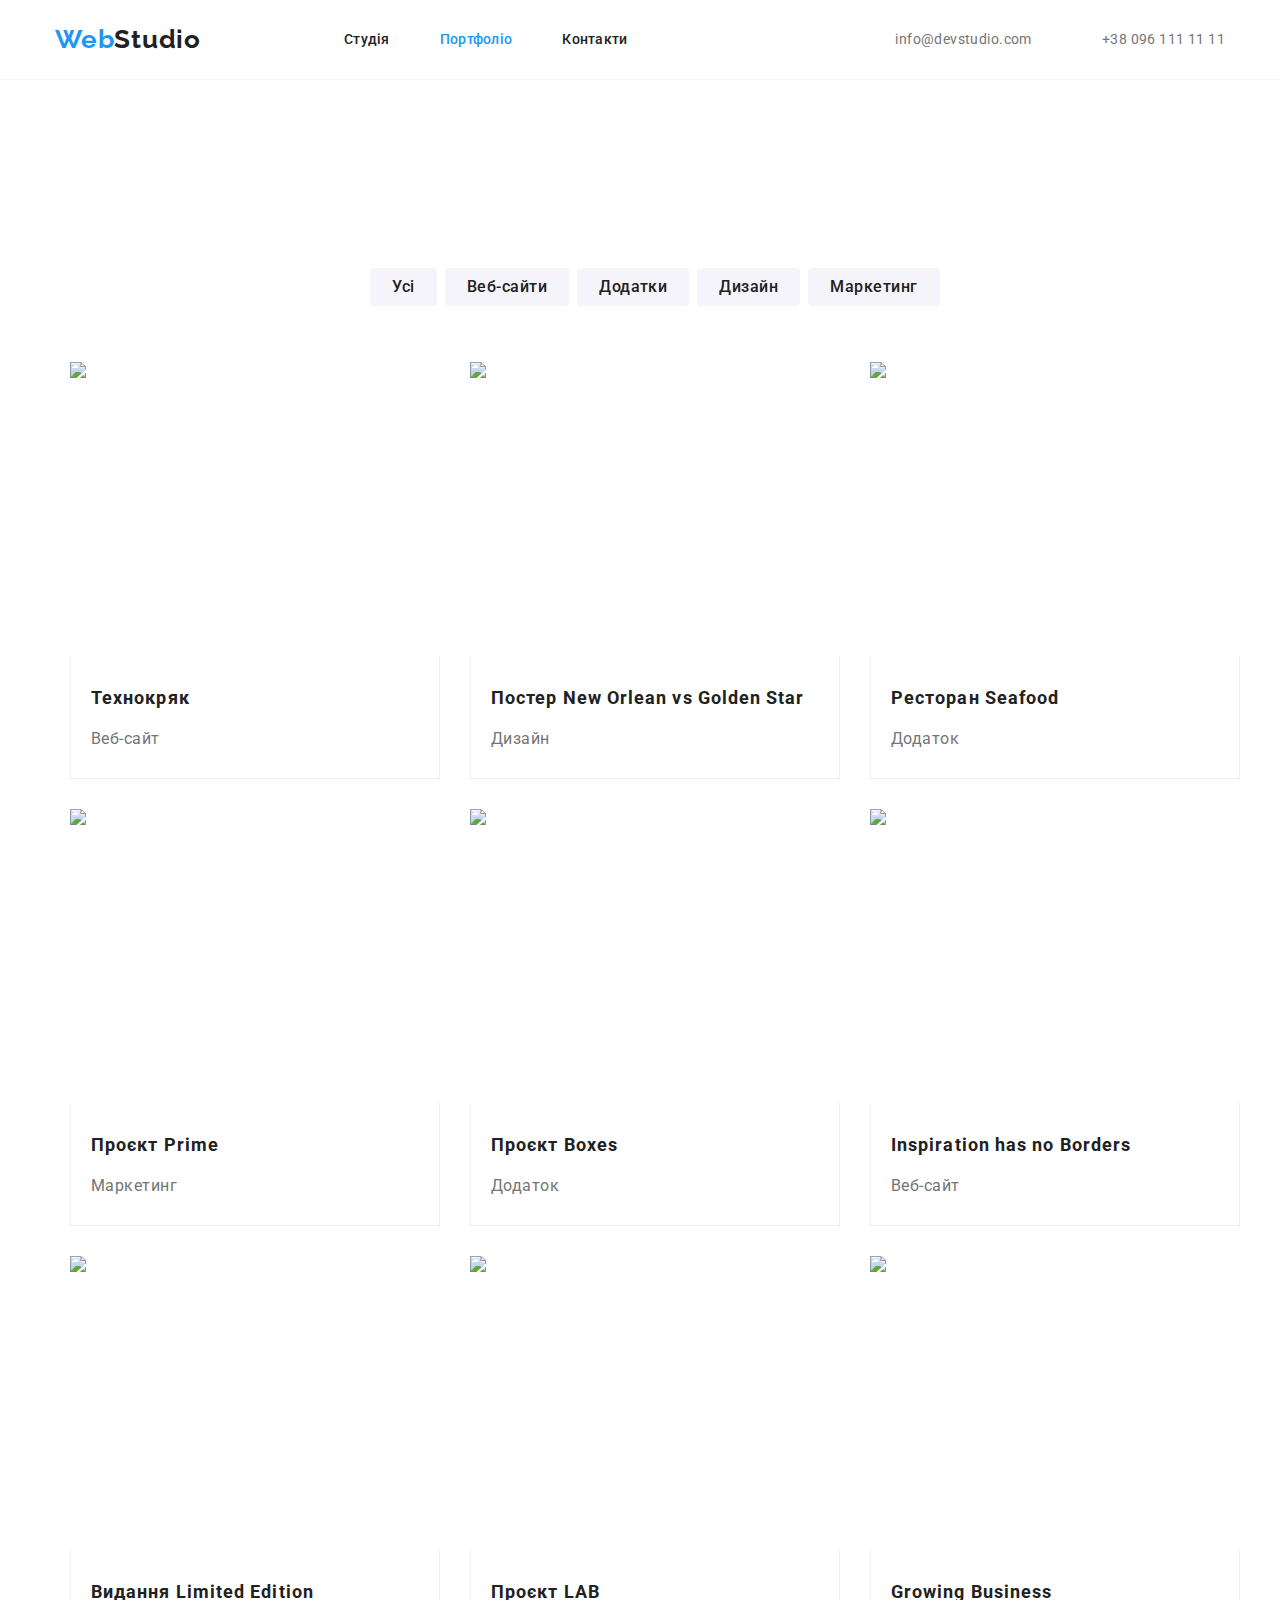
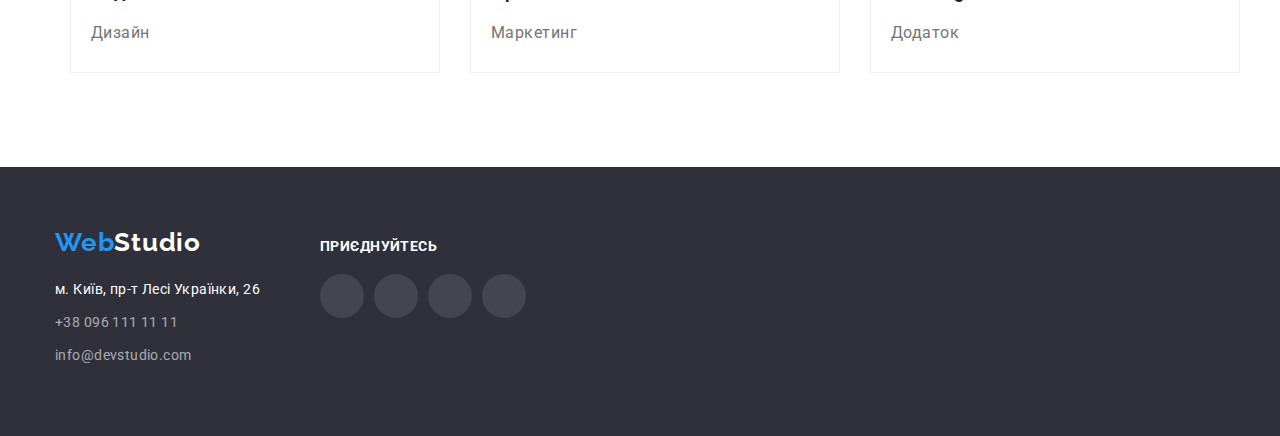
==== portfolio.html @ fa9a534f "update" ====
<!DOCTYPE html>
<html lang="Uk">
  <head>
    <title>WebStudio</title>

    <link
      rel="stylesheet"
      href="https://cdnjs.cloudflare.com/ajax/libs/modern-normalize/1.1.0/modern-normalize.min.css"
    />
    <link rel="preconnect" href="https://fonts.googleapis.com" />
    <link rel="preconnect" href="https://fonts.gstatic.com" crossorigin />
    <link
      href="https://fonts.googleapis.com/css2?family=Raleway:wght@700&family=Roboto:wght@400;500;700;900&display=swap"
      rel="stylesheet"
    />
    <link rel="stylesheet" href="./css/styles.css" />
  </head>
  <body>
    <header class="header">
      <div class="header-container container">
        <a href="/" class="logo"
          ><span class="logo-blue">Web</span
          ><span class="logo-black">Studio</span></a
        >
        <nav class="header-nav">
          <ul>
            <li><a href="./index.html" class="header-btn">Студія</a></li>
            <li>
              <a href="./portfolio.html" class="header-btn color-action"
                >Портфоліо</a
              >
            </li>
            <li><a href="" class="header-btn">Контакти</a></li>
          </ul>
        </nav>
        <div class="header-contact">
          <ul>
            <li class="contact-list">
              <a href="mailto:info@devstudio.com" class="header-grey">
                <svg class="contact-icon" width="16" height="12">
                  <use href="./images/symbol-defs.svg#icon-email"></use>
                </svg>
                <span>info@devstudio.com</span></a
              >
            </li>
            <li class="contact-list">
              <a href="tel:+380961111111" class="header-grey">
                <svg class="contact-icon" width="10" height="16">
                  <use href="./images/symbol-defs.svg#icon-smartphone"></use>
                </svg>
                <span>+38 096 111 11 11</span></a
              >
            </li>
          </ul>
        </div>
      </div>
    </header>
    <main class="main-portfolio container">
      <section class="indent">
        <div class="container">
          <ul class="main-btn">
            <li><button type="button" class="btn-portfolio">Усі</button></li>
            <li>
              <button type="button" class="btn-portfolio">Веб-сайти</button>
            </li>
            <li>
              <button type="button" class="btn-portfolio">Додатки</button>
            </li>
            <li><button type="button" class="btn-portfolio">Дизайн</button></li>
            <li>
              <button type="button" class="btn-portfolio">Маркетинг</button>
            </li>
          </ul>
          <ul class="card-set">
            <li class="sect-gall-img">
              <a href="" class="sect-gall-link">
                <div class="glr-position">
                  <img
                    src="./images/технокряк.jpg"
                    alt="Технокряк"
                    width="370"
                    height="294"
                  />
                  <div class="glr-position-style">
                    <p class="glr-position-text">
                      Ресурс пропонує комплексні пропозиції з різним рівнем
                      функціоналу та сервісів. Все це дозволить відвідувачу
                      отримати вичерпні відомості про компанію чи приватну
                      особу.
                    </p>
                  </div>
                </div>
                <div class="img-info">
                  <h2 class="section-title">Технокряк</h2>
                  <p class="section-text">Веб-сайт</p>
                </div>
              </a>
            </li>
            <li class="sect-gall-img">
              <a href="" class="sect-gall-link">
                <img
                  src="./images/ПостерNewOrleanvsGoldenStar.jpg"
                  alt="Постер New Orlean vs Golden Star"
                  width="370"
                  height="294"
                />
                <div class="img-info">
                  <h2 class="section-title">
                    Постер New Orlean vs Golden Star
                  </h2>
                  <p class="section-text">Дизайн</p>
                </div>
              </a>
            </li>
            <li class="sect-gall-img">
              <a href="" class="sect-gall-link">
                <img
                  src="./images/РесторанSeafood.jpg"
                  alt="Ресторан Seafood"
                  width="370"
                  height="294"
                />
                <div class="img-info">
                  <h2 class="section-title">Ресторан Seafood</h2>
                  <p class="section-text">Додаток</p>
                </div>
              </a>
            </li>
            <li class="sect-gall-img">
              <a href="" class="sect-gall-link">
                <img
                  src="./images/ПроєктPrime.jpg"
                  alt="Проєкт Prime"
                  width="370"
                  height="294"
                />
                <div class="img-info">
                  <h2 class="section-title">Проєкт Prime</h2>
                  <p class="section-text">Маркетинг</p>
                </div>
              </a>
            </li>
            <li class="sect-gall-img">
              <a href="" class="sect-gall-link">
                <img
                  src="./images/ПроєктBoxes.jpg"
                  alt="Проєкт Boxes"
                  width="370"
                  height="294"
                />
                <div class="img-info">
                  <h2 class="section-title">Проєкт Boxes</h2>
                  <p class="section-text">Додаток</p>
                </div>
              </a>
            </li>
            <li class="sect-gall-img">
              <a href="" class="sect-gall-link">
                <img
                  src="./images/InspirationhasnoBorders.jpg"
                  alt="Inspiration has no Borders"
                  width="370"
                  height="294"
                />
                <div class="img-info">
                  <h2 class="section-title">Inspiration has no Borders</h2>
                  <p class="section-text">Веб-сайт</p>
                </div>
              </a>
            </li>
            <li class="sect-gall-img">
              <a href="" class="sect-gall-link">
                <img
                  src="./images/ВиданняLimitedEdition.jpg"
                  alt="Видання Limited Edition"
                  width="370"
                  height="294"
                />
                <div class="img-info">
                  <h2 class="section-title">Видання Limited Edition</h2>
                  <p class="section-text">Дизайн</p>
                </div>
              </a>
            </li>
            <li class="sect-gall-img">
              <a href="" class="sect-gall-link">
                <img
                  src="./images/ПроєктLAB.jpg"
                  alt="Проєкт LAB"
                  width="370"
                  height="294"
                />
                <div class="img-info">
                  <h2 class="section-title">Проєкт LAB</h2>
                  <p class="section-text">Маркетинг</p>
                </div>
              </a>
            </li>
            <li class="sect-gall-img">
              <a href="" class="sect-gall-link">
                <img
                  src="./images/GrowingBusiness.jpg"
                  alt="Growing Business"
                  width="370"
                  height="294"
                />
                <div class="img-info">
                  <h2 class="section-title">Growing Business</h2>
                  <p class="section-text">Додаток</p>
                </div></a
              >
            </li>
          </ul>
        </div>
      </section>
    </main>
    <footer class="footer">
      <div class="footer-column container">
        <div class="footer-container">
          <a href="/" class="logo"
            ><span class="logo-blue">Web</span
            ><span class="logo-white">Studio</span></a
          >
          <address>
            <ul class="footer-address">
              <li class="footer-nav">
                <a
                  href=""
                  target="_blank"
                  rel="noopener noreferrer"
                  class="address-map"
                  >м. Київ, пр-т Лесі Українки, 26</a
                >
              </li>
              <li class="footer-nav">
                <a href="tel:+380961111111" class="address-contact"
                  >+38 096 111 11 11</a
                >
              </li>
              <li class="footer-nav">
                <a href="mailto:info@devstudio.com" class="address-contact"
                  >info@devstudio.com</a
                >
              </li>
            </ul>
          </address>
        </div>
        <div class="footer-socials">
          <p class="footer-socials-title">Приєднуйтесь</p>
          <ul class="socials-item">
            <li class="footer-socials-icon">
              <a href="" class="footer-socials-link">
                <svg width="20" height="20">
                  <use href="./images/symbol-defs.svg#icon-instagram"></use>
                </svg>
              </a>
            </li>
            <li class="footer-socials-icon">
              <a href="" class="footer-socials-link">
                <svg width="20" height="20">
                  <use href="./images/symbol-defs.svg#icon-twitter"></use>
                </svg>
              </a>
            </li>
            <li class="footer-socials-icon">
              <a href="" class="footer-socials-link">
                <svg width="20" height="20">
                  <use href="./images/symbol-defs.svg#icon-facebook"></use>
                </svg>
              </a>
            </li>
            <li class="footer-socials-icon">
              <a href="" class="footer-socials-link">
                <svg width="20" height="20">
                  <use href="./images/symbol-defs.svg#icon-linkedin"></use>
                </svg>
              </a>
            </li>
          </ul>
        </div>
      </div>
    </footer>
  </body>
</html>
---- css/styles.css ----
@import url('https://fonts.googleapis.com/css2?family=Raleway:wght@700&family=Roboto:wght@400;500;700;900&display=swap');

:root {
    --body-color:#212121;
    --accent-color:#2196F3;
    --primary-white-color:#FFFFFF;
    --second-color:#757575;
    --background-color:#2F303A;
    --color-contact:rgba(255, 255, 255, 0.6);
    --button-color:#F5F4FA;
    --grey-color:#AFB1B8;
    --socials-bg: rgba(255, 255, 255, 0.1);
    --bg-glr-text:rgba(47, 48, 58, 0.8);
    /* Other */
    --items: 3;
    --indent: 30px;
}
body {
    font-family:Roboto,sans-serif;
    color:var(--body-color);
    font-size: 14px;
    letter-spacing: 0.03em;
} 
.container{
    width: 1200px;
    padding-left: 15px;
    padding-right: 15px;
    margin-left: auto;
    margin-right: auto;
    display: flex;
    flex-direction: column;
}
 
    /* Flex $ Gap  */
.card-set {
display: flex;
flex-wrap: wrap;
gap:var(--indent);
}
.card-set-item {
    flex-basis: calc(100% - (var(--indent)-1 / var(--indent)) );
}
.list {
    padding: 0;
    margin: 0;
    list-style: none;
  }

             /* Flexbox */

/* reset */
h1,h2,h3,h4,h5,h6,p {
    margin: 0;
}
img{
    display: block;
}
ul,ol {
    list-style: none;
    margin: 0;
    padding: 0;
}
a {
    text-decoration: none;
    color:currentColor;
}
button {
    cursor: pointer;
    border: none;
}

.header-nav {
margin-right: auto;
}

a {
    text-decoration: none;
}
ul {
        list-style: none;
        padding: 0;
        margin: 0;
        display: flex;
} 
.indent {
    padding-top: 94px;   
}

                /* header */
.header {
    height: 80px;
    display: flex;
    align-items: center;
    border-bottom: 1px solid var(--button-color);
    

}
.header-container {
    display: flex;
    flex-direction: row;
    align-items: center;
} 
.logo {
    font-family: Raleway;
    font-style: normal;
    font-weight: 700;
    font-size: 26px;
    line-height:1.19;
    letter-spacing: 0.03em;
    color:var(--body-color);
    
}

.logo-blue {
    color:var(--accent-color);
    font-size: 26px;
    line-height: 1.19;
    font-family: Raleway;
    letter-spacing: 0.03em;
    
}
.logo-white {
    color:var(--primary-white-color);
}

.header-nav {
    color:var(--body-color);
    font-family: 'Roboto';
    font-style: normal;
    font-weight: 500;
    font-size: 14px;
    line-height: 1.14;
    letter-spacing: 0.02em;
    list-style: none;
    padding-left: 93px;
    
}

.header-btn {
    color:var(--body-color);
    padding-left: 50px;
    padding-top: 32px;
    padding-bottom: 32px;
   
}
.color-action {
    color: var(--accent-color);
}
.header-contact{
    margin-left: auto;
}
.header-nav-position {
    position: relative;
    
}
/* .nav-position-action {
     opacity: 1;
    position: absolute;

    border-radius: 2px;
    background-color: var(--accent-color);
    bottom: 0;
    left: 0;
    transform: translate(-100%);

} */

.contact-list{
    color:var(--second-color);
    margin-left: 50px;
    fill: var(--second-color);
    
    
}
.contact-list:nth-child(1){
    margin-left: 0px;
}
.contact-icon {
    margin-right: 10px;
}
.header-grey{
    display: flex;
    align-items: center;
}
.header-grey:hover,
.header-grey:focus{
    color:var(--accent-color);
    fill: var(--accent-color)
}
                /* main */
   
   .main-bg{
    max-width: 1600px;
    background-color: var(--background-color);
    text-align: center;
    margin-left: auto;
    margin-right: auto;
    padding-top: 200px;
    padding-bottom: 200px;
    color: var(--primary-white-color);
}
.main-title {
    font-family: 'Roboto';
    font-style: normal;
    font-weight: 900;
    font-size: 44px;
    line-height: calc(60 / 44);
    letter-spacing: 0.06em;
    text-transform: uppercase;
    color:var(--primary-white-color);
    max-width: 696px;
    margin-left: auto;
    margin-right: auto;
}
.box-icon {
    background-color: var(--button-color);
    border-radius: 4px;
    width: 270px;
    height: 120px;
    margin-bottom: 30px;
    
}
.main-btn-nav {
    display: flex;
    text-align: center;
    margin-left: auto;
    margin-right: auto;
}

.main-btn-style {
    font-family: 'Roboto';
    font-style: normal;
    font-weight: 500;
    font-size: 16px;
    line-height:calc(26 / 16);
    text-align: center;
    letter-spacing: 0.03em;
    color:var(--primary-white-color);
    border: 0px solid var(--accent-color);
    background-color: var(--accent-color);
    border-radius: 4px;
    padding-top: 10px;
    padding-left: 32px;
    padding-right: 32px;
    padding-bottom: 10px;
    margin: 30px auto 0px;
    box-shadow: 0px 4px 4px rgba(0, 0, 0, 0.15);
    
   
}
.main-btn-style:hover,
.main-btn-style:focus {
    color:var(--primary-white-color);
    background-color: var(--accent-color);
    border: 0px solid var(--accent-color);
    border-radius: 4px;
}
.main-portfolio {
    color:var(--primary-white-color);
    cursor:pointer;
    font-weight: 700;
    font-size: 18px;
    line-height: 2;
    font-style:normal;
    padding-top: 94px;
    padding-bottom: 94px;
}
.main-btn {
    gap: 8px;
    margin-bottom: 56px;
    display: flex;
    justify-content: center;
    border: 0px solid var(--button-color);
    font-family: 'Roboto';
    font-style: normal;
    font-weight: 500;
    font-size: 16px;
    line-height: 26px;
    text-align: center;
    letter-spacing: 0.03em;
    
}
.btn-portfolio {
    font-family: 'Roboto';
    font-style: normal;
    font-weight: 500;
    font-size: 16px;
    line-height:calc(26 / 16);
    text-align: center;
    letter-spacing: 0.03em;
    color:var(--body-color);
    border: 0px solid var(--button-color);
    background-color: var(--button-color);
    border-radius: 4px;
    padding: 6px 22px;
    border-radius: 4px;
}
.btn-portfolio:hover,
.btn-portfolio:focus {
    background: var(--accent-color);
    box-shadow: 0px 3px 1px rgba(0, 0, 0, 0.1), 0px 1px 2px rgba(0, 0, 0, 0.08), 0px 2px 2px rgba(0, 0, 0, 0.12);
    border-radius: 4px;
    color: var(--primary-white-color);
}
                /* section */

.sect-gall-img {
    background-color: var(--primary-white-color);
    width: 370px;
    
}
.glr-position {
    position: relative;
    overflow: hidden;
}
.glr-position-style {
    display: flex;
    position: absolute;
    width: 100%;
    height: 100%;
    top: 0;
    left: 0;
    opacity: 1;
    background-color: rgba(33, 150, 243, 0.9);
    transform: translate(0%,200%);
    transition: transform 0.5s;
    transition-timing-function:cubic-bezier(0.4, 0, 0.2, 1);
}
.sect-gall-img:hover .glr-position-style {
    opacity: 1;
    transform: translate(0);
}
.glr-position-text {
    font-family: 'Roboto';
    font-style: normal;
    font-weight: 400;
    font-size: 18px;
    line-height: calc(28 / 18);
    letter-spacing: 0.03em;
    color: var(--primary-white-color);
    padding: 63px 24px;
    
}
.sect-gall-link {
display: block;
}

.sect-gall-link:hover,
.sect-gall-link:focus {
    box-shadow: 0px 1px 1px rgba(0, 0, 0, 0.12), 0px 4px 4px rgba(0, 0, 0, 0.06), 1px 4px 6px rgba(0, 0, 0, 0.16);
}
.skills-icon-block {
    width: 270px;
    height: 120px;
    background-color: var(--button-color);
    margin-bottom: 30px;
    border-radius: 4px;
    text-align: center;
    display: flex;
    align-items: center;
    background-position: center;
    justify-content: center;
}
.skills-item {
    display: flex;
    
}
.item {
    margin-right: 30px;
}
.item:last-child {
    margin-right: 0px;
}
.section-skills h3 {
    font-family: 'Roboto';
    font-style: normal;
    font-weight: 700;
    font-size: 14px;
    line-height: calc(16 / 14);
    letter-spacing: 0.03em;
    text-transform: uppercase;
    color:var(--body-color);

}
.section-skills p {
    font-family: 'Roboto';
    font-style: normal;
    font-weight: 400;
    font-size: 14px;
    line-height: calc(24 / 14);
    letter-spacing: 0.03em;
    color:var(--second-color);
}
.section-skills {
    padding-top: 94px;
   
}
.skills-title {
    width: 270px;
    height: 16px;
    
}
.skills-text {
    margin-top: 10px;
    width: 270px;
    height: 72px;
       
}

.work-gallery{
    display: flex;
    flex-direction: column;
    margin-left: auto;
    margin-right: auto;
    
    
}
.gallery-title {
    font-family: 'Roboto';
    font-style: normal;
    font-weight: 700;
    font-size: 36px;
    line-height: calc(42 / 36);
    text-align: center;
    letter-spacing: 0.03em;
    color:var(--body-color);
    margin-left: auto;
    margin-right: auto;
    margin-bottom: 50px;
    
}
.img-gallery {
    /* display: flex; */
    color:var(--primary-white-color);
}
.glr-text-position {
    position: relative;
}
.gallery-text-style {
    font-family: 'Roboto';
    font-style: normal;
    font-weight: 700;
    font-size: 14px;
    line-height: calc(16 / 14);
    text-align: center;
    letter-spacing: 0.03em;
    text-transform: uppercase;
    background-color:var(--bg-glr-text);
    text-align: center;
    position: absolute;
    width: 100%;
    padding-top: 27px;
    padding-bottom: 27px;
    bottom: 0%;
}
.gallery-list {
    gap: 30px;
    padding-bottom: 94px;
}
            /* Team */

.our-team {
font-family: 'Roboto';
font-style: normal;
font-weight: 700;
font-size: 36px;
line-height: calc(42 / 36);
text-align: center;
letter-spacing: 0.03em;
color: var(--body-color);
margin-left: auto;
margin-right: auto;
}
.team-list {
    gap: 30px;
   
    
}
.team-gallery {
    width: 270px;
    height: 428px;
    margin-top: var(--indent);
    box-shadow: 0px 1px 3px rgba(0, 0, 0, 0.12), 0px 1px 1px rgba(0, 0, 0, 0.14), 0px 2px 1px rgba(0, 0, 0, 0.2);
    border-radius: 0px 0px 4px 4px;
    background-color: var(--primary-white-color);
}
.team-name {
margin-top: var(--indent);

}
.team-prof{
margin-top: 10px;

}

.socials-item {
 display: flex;
 justify-content: center;
 gap: 10px;
}

.socials-icon {
    width: 44px;
    height: 44px;
    margin-top: 16px;
}
.socials-link {
    display: flex;
    flex-direction: column;
    align-items: center;
    justify-content: center;
    width: 44px;
    height: 44px;
    fill: var(--grey-color);
    border-radius: 50%;
}
.socials-link:hover,
.socials-link:focus {
    fill:var(--primary-white-color);
    background-color:var(--accent-color);
}


.section-team {
    font-family: 'Roboto';
    font-style: normal;
    font-weight: 700;
    font-size: 36px;
    line-height: calc(42 / 36);
    text-align: center;
    letter-spacing: 0.03em;
    color:var(--body-color); 
    background-color: var(--button-color);
    padding-bottom: 94px;
    
}
.section-team h3{
    font-family: 'Roboto';
    font-style: normal;
    font-weight: 500;
    font-size: 16px;
    line-height: calc(19 / 16);
    text-align: center;
    letter-spacing: 0.03em;
    color:var(--body-color);
}
.section-team p{
    font-family: 'Roboto';
    font-style: normal;
    font-weight: 400;
    font-size: 16px;
    line-height: calc(19 / 16);
    text-align: center;
    letter-spacing: 0.03em;
    color:var(--second-color);

}

 .sect-gall-img .section-title{
    color:var(--body-color);
    font-family: 'Roboto';
    font-style: normal;
    font-weight: 700;
    font-size: 18px;
    line-height: 2;
    letter-spacing: 0.06em;
    text-align: left;
    margin-bottom: 4px;
   
}
.img-info {
    padding: 24px 20px;
    border: 1px solid #EEEEEE;
    border-top: 0;
}
.section-text{
    color:var(--second-color);
    font-family: 'Roboto';
    font-style: normal;
    font-weight: 400;
    font-size: 16px;
    line-height: 1.87;
    letter-spacing: 0.03em;
    text-align: left;
    padding-top: 4px;
}
.clients-section {
    margin-bottom: 94px;
    margin-top: 50px;
    gap: 30px;
}
.clients-section-block {
    width: 170px;
    height: 92px;
    border-radius: 4px;
    text-align: center;
    display: flex;
    align-items: center;
    background-position: center;
    justify-content: center;
    border: 1px solid var(--grey-color);
    border-radius: 4px;
    fill: var(--grey-color);
}
.clients-section-block:hover,
.clients-section-block:focus {
    fill: var(--accent-color);
    border: 1px solid var(--accent-color);

}

                /* footer */

.footer {
    font-style:normal;
    background-color: var(--background-color);
    color:var(--body-color);
    padding: 60px 0px;
    
}
 
.footer-container {
    display: flex;
    flex-direction: column;
    align-items: flex-start;
    justify-content:flex-start;
}
 .footer-address {
    display: flex;
    flex-direction: column;
    align-items: flex-start;
    margin-top: 20px;

}
.address-map {
    color:var(--primary-white-color);
    font-family: 'Roboto';
    font-style: normal;
    font-weight: 400;
    font-size: 14px;
    width: 231px;
    height: 21px;
    line-height: 1.71;
    letter-spacing: 0.03em;
   
}
.address-contact {
    
    color: var(--color-contact);
    font-family: 'Roboto';
    font-style: normal;
    font-weight: 400;
    font-size: 14px;
    width: 231px;
    height: 21px;
    line-height: 1.71;
    letter-spacing: 0.03em;
   }
.footer-nav {
   margin-bottom: 9px;
}
.footer-socials-title {
    font-family: 'Roboto';
    font-style: normal;
    font-weight: 700;
    font-size: 14px;
    line-height: 16px;
    letter-spacing: 0.03em;
    text-transform: uppercase;
    color: var(--primary-white-color);
}
.footer-column {
    display: flex;
    align-items: baseline;
    flex-direction: row;
}
.footer-socials {
    margin-left: 60px;
}
.footer-socials-icon {
    width: 44px;
    height: 44px;
    margin-top: 20px;
}
.footer-socials-link {
    display: flex;
    flex-direction: column;
    align-items: center;
    justify-content: center;
    width: 44px;
    height: 44px;
    fill: var(--primary-white-color);
    background-color: var(--socials-bg);
    border-radius: 50%;
}
.footer-socials-link:hover,
.footer-socials-link:focus {
    fill:var(--primary-white-color);
    background-color:var(--accent-color);
}
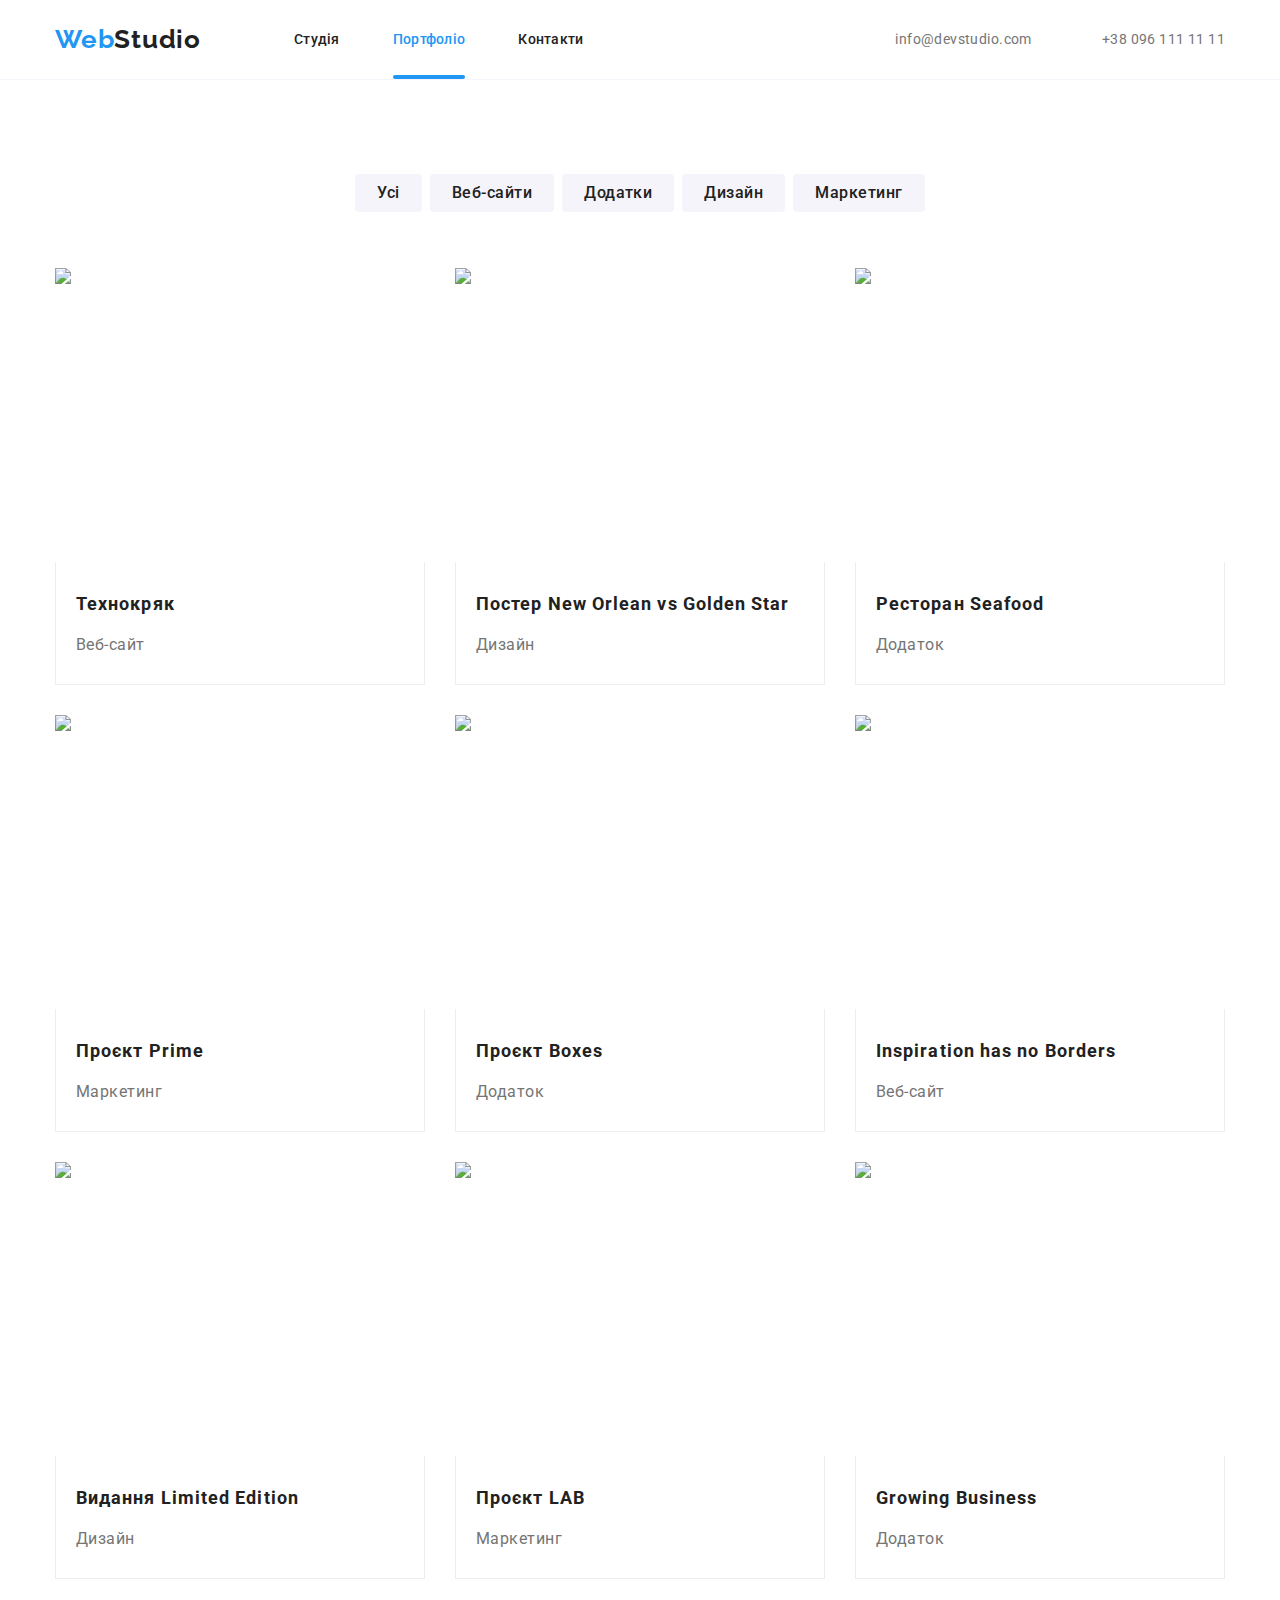
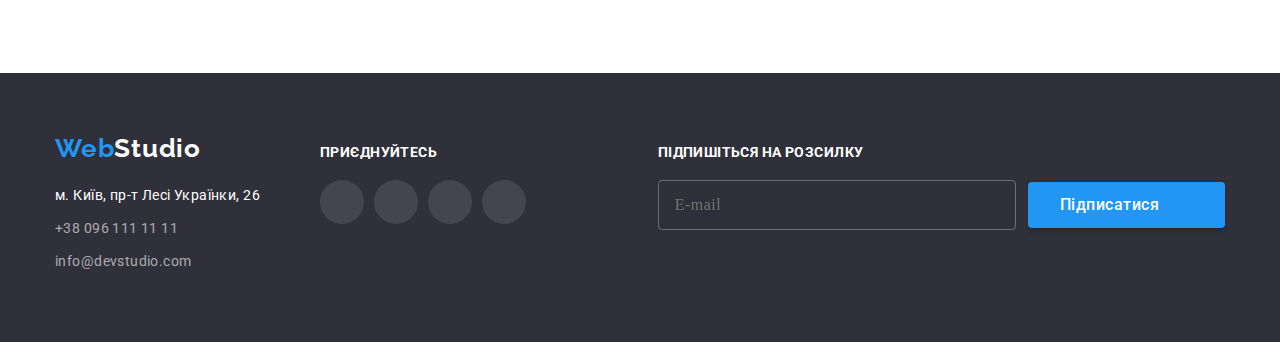
==== commit 7283ee7c: "update transition" ====
--- a/portfolio.html
+++ b/portfolio.html
@@ -23,14 +23,16 @@
           ><span class="logo-black">Studio</span></a
         >
         <nav class="header-nav">
-          <ul>
-            <li><a href="./index.html" class="header-btn">Студія</a></li>
-            <li>
-              <a href="./portfolio.html" class="header-btn color-action"
-                >Портфоліо</a
-              >
-            </li>
-            <li><a href="" class="header-btn">Контакти</a></li>
+          <ul class="header-nav-position">
+            <li class="item">
+              <a href="./index.html" class="header-btn">Студія</a>
+            </li>
+            <li class="item">
+              <a href="./portfolio.html" class="header-btn color-action">Портфоліо</a>
+            </li>
+            <li class="item">
+              <a href="" class="header-btn">Контакти</a>
+            </li>
           </ul>
         </nav>
         <div class="header-contact">
@@ -55,7 +57,7 @@
         </div>
       </div>
     </header>
-    <main class="main-portfolio container">
+    <main class="main-portfolio">
       <section class="indent">
         <div class="container">
           <ul class="main-btn">
@@ -98,12 +100,22 @@
             </li>
             <li class="sect-gall-img">
               <a href="" class="sect-gall-link">
-                <img
-                  src="./images/ПостерNewOrleanvsGoldenStar.jpg"
-                  alt="Постер New Orlean vs Golden Star"
-                  width="370"
-                  height="294"
-                />
+                <div class="glr-position">
+                  <img
+                    src="./images/ПостерNewOrleanvsGoldenStar.jpg"
+                    alt="Постер New Orlean vs Golden Star"
+                    width="370"
+                    height="294"
+                  />
+                  <div class="glr-position-style">
+                    <p class="glr-position-text">
+                      Ресурс пропонує комплексні пропозиції з різним рівнем
+                      функціоналу та сервісів. Все це дозволить відвідувачу
+                      отримати вичерпні відомості про компанію чи приватну
+                      особу.
+                    </p>
+                  </div>
+                </div>
                 <div class="img-info">
                   <h2 class="section-title">
                     Постер New Orlean vs Golden Star
@@ -114,12 +126,22 @@
             </li>
             <li class="sect-gall-img">
               <a href="" class="sect-gall-link">
-                <img
-                  src="./images/РесторанSeafood.jpg"
-                  alt="Ресторан Seafood"
-                  width="370"
-                  height="294"
-                />
+                <div class="glr-position">
+                  <img
+                    src="./images/РесторанSeafood.jpg"
+                    alt="Ресторан Seafood"
+                    width="370"
+                    height="294"
+                  />
+                  <div class="glr-position-style">
+                    <p class="glr-position-text">
+                      Ресурс пропонує комплексні пропозиції з різним рівнем
+                      функціоналу та сервісів. Все це дозволить відвідувачу
+                      отримати вичерпні відомості про компанію чи приватну
+                      особу.
+                    </p>
+                  </div>
+                </div>
                 <div class="img-info">
                   <h2 class="section-title">Ресторан Seafood</h2>
                   <p class="section-text">Додаток</p>
@@ -128,12 +150,22 @@
             </li>
             <li class="sect-gall-img">
               <a href="" class="sect-gall-link">
-                <img
-                  src="./images/ПроєктPrime.jpg"
-                  alt="Проєкт Prime"
-                  width="370"
-                  height="294"
-                />
+                <div class="glr-position">
+                  <img
+                    src="./images/ПроєктPrime.jpg"
+                    alt="Проєкт Prime"
+                    width="370"
+                    height="294"
+                  />
+                  <div class="glr-position-style">
+                    <p class="glr-position-text">
+                      Ресурс пропонує комплексні пропозиції з різним рівнем
+                      функціоналу та сервісів. Все це дозволить відвідувачу
+                      отримати вичерпні відомості про компанію чи приватну
+                      особу.
+                    </p>
+                  </div>
+                </div>
                 <div class="img-info">
                   <h2 class="section-title">Проєкт Prime</h2>
                   <p class="section-text">Маркетинг</p>
@@ -142,12 +174,22 @@
             </li>
             <li class="sect-gall-img">
               <a href="" class="sect-gall-link">
-                <img
-                  src="./images/ПроєктBoxes.jpg"
-                  alt="Проєкт Boxes"
-                  width="370"
-                  height="294"
-                />
+                <div class="glr-position">
+                  <img
+                    src="./images/ПроєктBoxes.jpg"
+                    alt="Проєкт Boxes"
+                    width="370"
+                    height="294"
+                  />
+                  <div class="glr-position-style">
+                    <p class="glr-position-text">
+                      Ресурс пропонує комплексні пропозиції з різним рівнем
+                      функціоналу та сервісів. Все це дозволить відвідувачу
+                      отримати вичерпні відомості про компанію чи приватну
+                      особу.
+                    </p>
+                  </div>
+                </div>
                 <div class="img-info">
                   <h2 class="section-title">Проєкт Boxes</h2>
                   <p class="section-text">Додаток</p>
@@ -156,12 +198,22 @@
             </li>
             <li class="sect-gall-img">
               <a href="" class="sect-gall-link">
-                <img
-                  src="./images/InspirationhasnoBorders.jpg"
-                  alt="Inspiration has no Borders"
-                  width="370"
-                  height="294"
-                />
+                <div class="glr-position">
+                  <img
+                    src="./images/InspirationhasnoBorders.jpg"
+                    alt="Inspiration has no Borders"
+                    width="370"
+                    height="294"
+                  />
+                  <div class="glr-position-style">
+                    <p class="glr-position-text">
+                      Ресурс пропонує комплексні пропозиції з різним рівнем
+                      функціоналу та сервісів. Все це дозволить відвідувачу
+                      отримати вичерпні відомості про компанію чи приватну
+                      особу.
+                    </p>
+                  </div>
+                </div>
                 <div class="img-info">
                   <h2 class="section-title">Inspiration has no Borders</h2>
                   <p class="section-text">Веб-сайт</p>
@@ -170,12 +222,22 @@
             </li>
             <li class="sect-gall-img">
               <a href="" class="sect-gall-link">
-                <img
-                  src="./images/ВиданняLimitedEdition.jpg"
-                  alt="Видання Limited Edition"
-                  width="370"
-                  height="294"
-                />
+                <div class="glr-position">
+                  <img
+                    src="./images/ВиданняLimitedEdition.jpg"
+                    alt="Видання Limited Edition"
+                    width="370"
+                    height="294"
+                  />
+                  <div class="glr-position-style">
+                    <p class="glr-position-text">
+                      Ресурс пропонує комплексні пропозиції з різним рівнем
+                      функціоналу та сервісів. Все це дозволить відвідувачу
+                      отримати вичерпні відомості про компанію чи приватну
+                      особу.
+                    </p>
+                  </div>
+                </div>
                 <div class="img-info">
                   <h2 class="section-title">Видання Limited Edition</h2>
                   <p class="section-text">Дизайн</p>
@@ -184,12 +246,22 @@
             </li>
             <li class="sect-gall-img">
               <a href="" class="sect-gall-link">
-                <img
-                  src="./images/ПроєктLAB.jpg"
-                  alt="Проєкт LAB"
-                  width="370"
-                  height="294"
-                />
+                <div class="glr-position">
+                  <img
+                    src="./images/ПроєктLAB.jpg"
+                    alt="Проєкт LAB"
+                    width="370"
+                    height="294"
+                  />
+                  <div class="glr-position-style">
+                    <p class="glr-position-text">
+                      Ресурс пропонує комплексні пропозиції з різним рівнем
+                      функціоналу та сервісів. Все це дозволить відвідувачу
+                      отримати вичерпні відомості про компанію чи приватну
+                      особу.
+                    </p>
+                  </div>
+                </div>
                 <div class="img-info">
                   <h2 class="section-title">Проєкт LAB</h2>
                   <p class="section-text">Маркетинг</p>
@@ -198,12 +270,22 @@
             </li>
             <li class="sect-gall-img">
               <a href="" class="sect-gall-link">
-                <img
-                  src="./images/GrowingBusiness.jpg"
-                  alt="Growing Business"
-                  width="370"
-                  height="294"
-                />
+                <div class="glr-position">
+                  <img
+                    src="./images/GrowingBusiness.jpg"
+                    alt="Growing Business"
+                    width="370"
+                    height="294"
+                  />
+                  <div class="glr-position-style">
+                    <p class="glr-position-text">
+                      Ресурс пропонує комплексні пропозиції з різним рівнем
+                      функціоналу та сервісів. Все це дозволить відвідувачу
+                      отримати вичерпні відомості про компанію чи приватну
+                      особу.
+                    </p>
+                  </div>
+                </div>
                 <div class="img-info">
                   <h2 class="section-title">Growing Business</h2>
                   <p class="section-text">Додаток</p>
@@ -278,6 +360,27 @@
             </li>
           </ul>
         </div>
+        <form class="footer-form">
+          <div class="subscription">
+            <p class="subscription-title">Підпишіться на розсилку</p>
+            <div class="subscription-label">
+              <label>
+                <input
+                  class="subscription-input"
+                  type="email"
+                  name="E-mail"
+                  placeholder="E-mail"
+                />
+              </label>
+              <button class="subscription-btn">
+                Підписатися
+                <svg class="subscription-icon" width="24" height="24">
+                  <use href="./images/icon.svg#icon-telegram"></use>
+                </svg>
+              </button>
+            </div>
+          </div>
+        </form>
       </div>
     </footer>
   </body>
--- a/css/styles.css
+++ b/css/styles.css
@@ -11,9 +11,11 @@
     --grey-color:#AFB1B8;
     --socials-bg: rgba(255, 255, 255, 0.1);
     --bg-glr-text:rgba(47, 48, 58, 0.8);
+    --color-border:rgba(33, 33, 33, 0.2);
     /* Other */
     --items: 3;
     --indent: 30px;
+    --transition: 250ms cubic-bezier(0.4, 0, 0.2, 1);
 }
 body {
     font-family:Roboto,sans-serif;
@@ -83,7 +85,8 @@
         display: flex;
 } 
 .indent {
-    padding-top: 94px;   
+    padding-top: 94px; 
+    padding-bottom: 94px;  
 }
 
                 /* header */
@@ -138,32 +141,31 @@
 
 .header-btn {
     color:var(--body-color);
-    padding-left: 50px;
     padding-top: 32px;
     padding-bottom: 32px;
-   
+}
+.header-nav-position .item:not(:first-child) {
+    margin-left: 53px;
 }
 .color-action {
     color: var(--accent-color);
+    position: relative;
 }
 .header-contact{
     margin-left: auto;
 }
-.header-nav-position {
-    position: relative;
-    
-}
-/* .nav-position-action {
-     opacity: 1;
+.item .color-action::after {
     position: absolute;
-
+    content: "";
+    height: 4px;
+    width: 100%;
+    opacity: 1;
     border-radius: 2px;
     background-color: var(--accent-color);
     bottom: 0;
-    left: 0;
-    transform: translate(-100%);
-
-} */
+    right: 0; 
+}
+
 
 .contact-list{
     color:var(--second-color);
@@ -176,16 +178,32 @@
     margin-left: 0px;
 }
 .contact-icon {
+    fill: var(--second-color);
     margin-right: 10px;
 }
 .header-grey{
     display: flex;
     align-items: center;
 }
+
 .header-grey:hover,
 .header-grey:focus{
     color:var(--accent-color);
-    fill: var(--accent-color)
+    fill: var(--accent-color);
+    transition: var(--transition);
+}
+.contact-icon:hover,
+.contact-icon:focus
+ {
+    fill: var(--accent-color);
+    transition: var(--transition);
+}
+.header-grey:hover .contact-icon,
+.header-grey:focus .contact-icon{
+    color:var(--accent-color);
+    fill: var(--accent-color);
+    transition: var(--transition);
+    
 }
                 /* main */
    
@@ -254,6 +272,7 @@
     background-color: var(--accent-color);
     border: 0px solid var(--accent-color);
     border-radius: 4px;
+    transition: var(--transition);
 }
 .main-portfolio {
     color:var(--primary-white-color);
@@ -262,8 +281,6 @@
     font-size: 18px;
     line-height: 2;
     font-style:normal;
-    padding-top: 94px;
-    padding-bottom: 94px;
 }
 .main-btn {
     gap: 8px;
@@ -301,6 +318,7 @@
     box-shadow: 0px 3px 1px rgba(0, 0, 0, 0.1), 0px 1px 2px rgba(0, 0, 0, 0.08), 0px 2px 2px rgba(0, 0, 0, 0.12);
     border-radius: 4px;
     color: var(--primary-white-color);
+    transition: var(--transition);
 }
                 /* section */
 
@@ -323,12 +341,12 @@
     opacity: 1;
     background-color: rgba(33, 150, 243, 0.9);
     transform: translate(0%,200%);
-    transition: transform 0.5s;
-    transition-timing-function:cubic-bezier(0.4, 0, 0.2, 1);
+    
 }
 .sect-gall-img:hover .glr-position-style {
     opacity: 1;
     transform: translate(0);
+    transition: var(--transition);
 }
 .glr-position-text {
     font-family: 'Roboto';
@@ -347,6 +365,7 @@
 
 .sect-gall-link:hover,
 .sect-gall-link:focus {
+    transition: var(--transition);
     box-shadow: 0px 1px 1px rgba(0, 0, 0, 0.12), 0px 4px 4px rgba(0, 0, 0, 0.06), 1px 4px 6px rgba(0, 0, 0, 0.16);
 }
 .skills-icon-block {
@@ -361,11 +380,11 @@
     background-position: center;
     justify-content: center;
 }
+.skills {
+    display: flex;
+    
+}
 .skills-item {
-    display: flex;
-    
-}
-.item {
     margin-right: 30px;
 }
 .item:last-child {
@@ -406,13 +425,11 @@
     height: 72px;
        
 }
-
 .work-gallery{
     display: flex;
     flex-direction: column;
     margin-left: auto;
     margin-right: auto;
-    
     
 }
 .gallery-title {
@@ -430,12 +447,10 @@
     
 }
 .img-gallery {
-    /* display: flex; */
+    position: relative;
     color:var(--primary-white-color);
 }
-.glr-text-position {
-    position: relative;
-}
+
 .gallery-text-style {
     font-family: 'Roboto';
     font-style: normal;
@@ -456,6 +471,7 @@
 .gallery-list {
     gap: 30px;
     padding-bottom: 94px;
+    transition: var(--transition);
 }
             /* Team */
 
@@ -473,7 +489,6 @@
 }
 .team-list {
     gap: 30px;
-   
     
 }
 .team-gallery {
@@ -518,6 +533,7 @@
 .socials-link:focus {
     fill:var(--primary-white-color);
     background-color:var(--accent-color);
+    transition: var(--transition);
 }
 
 
@@ -585,7 +601,6 @@
     padding-top: 4px;
 }
 .clients-section {
-    margin-bottom: 94px;
     margin-top: 50px;
     gap: 30px;
 }
@@ -606,6 +621,7 @@
 .clients-section-block:focus {
     fill: var(--accent-color);
     border: 1px solid var(--accent-color);
+    transition: var(--transition);
 
 }
 
@@ -697,4 +713,281 @@
 .footer-socials-link:focus {
     fill:var(--primary-white-color);
     background-color:var(--accent-color);
+    transition: var(--transition);
+}
+.subscription {
+    margin-left: 105px;
+    /* margin-top: 72px; */
+}
+.subscription-title {
+    font-family: 'Roboto';
+    font-style: normal;
+    font-weight: 700;
+    font-size: 14px;
+    line-height: 16px;
+    letter-spacing: 0.03em;
+    text-transform: uppercase;
+    color: var(--primary-white-color);
+}
+.footer-form {
+    display: flex;
+    margin-left: auto;
+}
+.subscription-input {
+    display: flex;
+    flex-direction:row;
+    font-family: 'Roboto';
+    font-style: normal;
+    font-weight: 400;
+    font-size: 16px;
+    line-height: 20px;
+    align-items: center;
+    letter-spacing: 0.03em;
+    color: var(--color-contact);
+    background-color: transparent;
+    font-family: none;
+    width: 358px;
+    height: 50px;
+    border: 1px solid rgba(255, 255, 255, 0.3);
+    filter: drop-shadow(0px 4px 4px rgba(0, 0, 0, 0.15));
+    border-radius: 4px;
+    padding-left: 16px;
+    padding-top: 15px;
+    padding-bottom: 15px;
+}
+.subscription-btn {
+    display: flex;
+    font-family: 'Roboto';
+    font-style: normal;
+    font-weight: 500;
+    font-size: 16px;
+    line-height:calc(26 / 16);
+    text-align: center;
+    letter-spacing: 0.03em;
+    color:var(--primary-white-color);
+    border: 0px solid var(--accent-color);
+    background-color: var(--accent-color);
+    border-radius: 4px;
+    padding-top: 10px;
+    padding-left: 32px;
+    padding-right: 32px;
+    padding-bottom: 10px;
+    margin-left: 12px;
+    box-shadow: 0px 4px 4px rgba(0, 0, 0, 0.15);
+}
+.subscription-icon {
+    display: flex;
+    margin-left: 10px;
+    fill: var(--primary-white-color);
+}
+.subscription-label {
+    display: flex;
+    align-items: center;
+    margin-top: 20px;
+    
+}
+.backdrop {
+    position: fixed;
+    display: flex;
+    align-items: center;
+    top: 0;
+    left: 0;
+    width: 100%;
+    height: 100%;
+    background: rgba(0, 0, 0, 0.2);
+}
+.backdrop.is-hidden {
+    opacity: 1;
+    pointer-events: none;
+}
+.is-hidden {
+    display: none;
+}
+.modal {
+    display: flex;
+    flex-direction: column;
+    align-items: center;
+    position: absolute;
+    top: 50%;
+    left: 50%;
+    transform: translate(-50%, -50%);
+    min-width: 528px;
+    min-height: 581px;
+    box-shadow: 0px 1px 3px rgba(0, 0, 0, 0.12), 0px 1px 1px rgba(0, 0, 0, 0.14), 0px 2px 1px rgba(0, 0, 0, 0.2);
+    border-radius: 4px;
+    background-color: var(--primary-white-color);
+    padding: 40px;
+    transition: transform 250ms;
+    
+}
+.backdrop.is-hidden .modal {
+    transform: translate(-50%, -50%) scale(0);
+  }
+.modal-position-close {
+    position: absolute;
+    top: 8px;
+    right: 8px;
+    background-color:var(--primary-white-color);
+    border: 1px solid rgba(0, 0, 0, 0.1);
+    border-radius: 50%;
+    width: 30px;
+    height: 30px;
+    transition-property: fill;
+    transition-duration: 250ms;
+    transition-timing-function: cubic-bezier(0.4, 0, 0.2, 1);
+}
+.modal-position-close:hover,
+.modal-position-close:focus {
+    fill: var(--accent-color);
+}
+
+.modal-title {
+    display: flex;
+    justify-content: center;
+    font-family: 'Roboto';
+    font-style: normal;
+    font-weight: 700;
+    font-size: 20px;
+    line-height: 23px;
+    text-align: center;
+    letter-spacing: 0.03em;
+    color: var(--body-color);
+    margin-bottom: 12px;
+}
+.name-form {
+    font-family: 'Roboto';
+    font-style: normal;
+    font-weight: 400;
+    font-size: 12px;
+    line-height: calc(14 / 12);
+    letter-spacing: 0.01em;
+    color: var(--second-color);
+    margin-bottom: 4px;
+    
+}
+.modal-item-style {
+    position: relative;
+}
+.modal-item-form {
+    margin-bottom: 10px;
+}
+.svg-form {
+    position: absolute;
+    left: 15px;
+    top: 50%;
+    transform: translateY(-50%);
+    
+}
+
+.input-line {
+   
+    box-sizing: border-box;
+    width: 448px;
+    height: 40px;
+    border: 1px solid var(--color-border);
+    border-radius: 4px;
+    outline: none;
+    padding-left: 42px;
+}
+.input-line:focus-within {
+    border-color: var(--accent-color);
+    
+}
+
+.feedback-form {
+    display: flex;
+    width: 448px;
+    height: 100%;
+    font-weight: 400;
+    font-size: 14px;
+    line-height: calc(14 / 12);
+    letter-spacing: 0.01em;
+    color: rgba(117, 117, 117, 0.5);
+    margin-bottom: 20px;
+    outline: none;
+    border: 1px solid var(--color-border);
+    border-radius: 4px;
+    padding: 12px 16px;
+    resize: none;
+    
+}
+.feedback-form:focus-within {
+    border-color: var(--accent-color);
+    
+
+}
+.modal-item {
+    display: flex;
+    flex-direction: column;
+}
+
+.name-position {
+    display: flex;
+    margin-bottom: 4px;
+}
+.btn-modal {
+    width: 200px;
+    height: 50px;
+    background: var(--accent-color);
+    box-shadow: 0px 4px 4px rgba(0, 0, 0, 0.15);
+    border-radius: 4px;
+    font-family: 'Roboto';
+    font-style: normal;
+    font-weight: 700;
+    font-size: 16px;
+    line-height: 30px;
+    display: flex;
+    align-items: center;
+    text-align: center;
+    letter-spacing: 0.06em;
+    color: var(--primary-white-color);
+    margin-top: 30px;
+    justify-content: center;
+    margin-left: auto;
+    margin-right: auto;
+    transition: var(--transition);
+}
+.link-conditions {
+    color: var(--accent-color);
+    margin-left: 4px;
+}
+.checkbox {
+    display: flex;
+    align-items: center;
+    padding-left: 27px;
+    position: relative;
+}
+.checkbox-label {
+    margin-left: -15px;
+}
+.modal-checkbox {
+    appearance: none;
+    
+}
+.feedback-icon {
+    position: absolute;
+    display: inline-block;
+    width: 16px;
+    height: 15px;
+    background-color: var(--primary-white-color);
+    border: 2px solid var(--body-color);
+    border-radius: 2px;
+}
+.feedback-rules {
+    margin-left: 23px;
+    color: var(--second-color);
+}
+.modal-checkbox:checked + .feedback-icon   {
+    background-color: var(--accent-color);
+    background-size: contain;
+    background-repeat: no-repeat;
+    background-position: center;
+    background-origin: border-box;
+    background-image: url("data:image/svg+xml,%3Csvg xmlns='http://www.w3.org/2000/svg' width='24' height='24' viewBox='0 0 24 24' fill='none' stroke='white' stroke-width='2' stroke-linecap='round' stroke-linejoin='round' class='feather feather-check'%3E%3Cpolyline points='20 6 9 17 4 12'%3E%3C/polyline%3E%3C/svg%3E");
+    border: 0.2px solid var(--accent-color);
+    
+}
+.btn-modal:hover,
+.btn-modal:focus {
+    background-color: #188CE8;
 }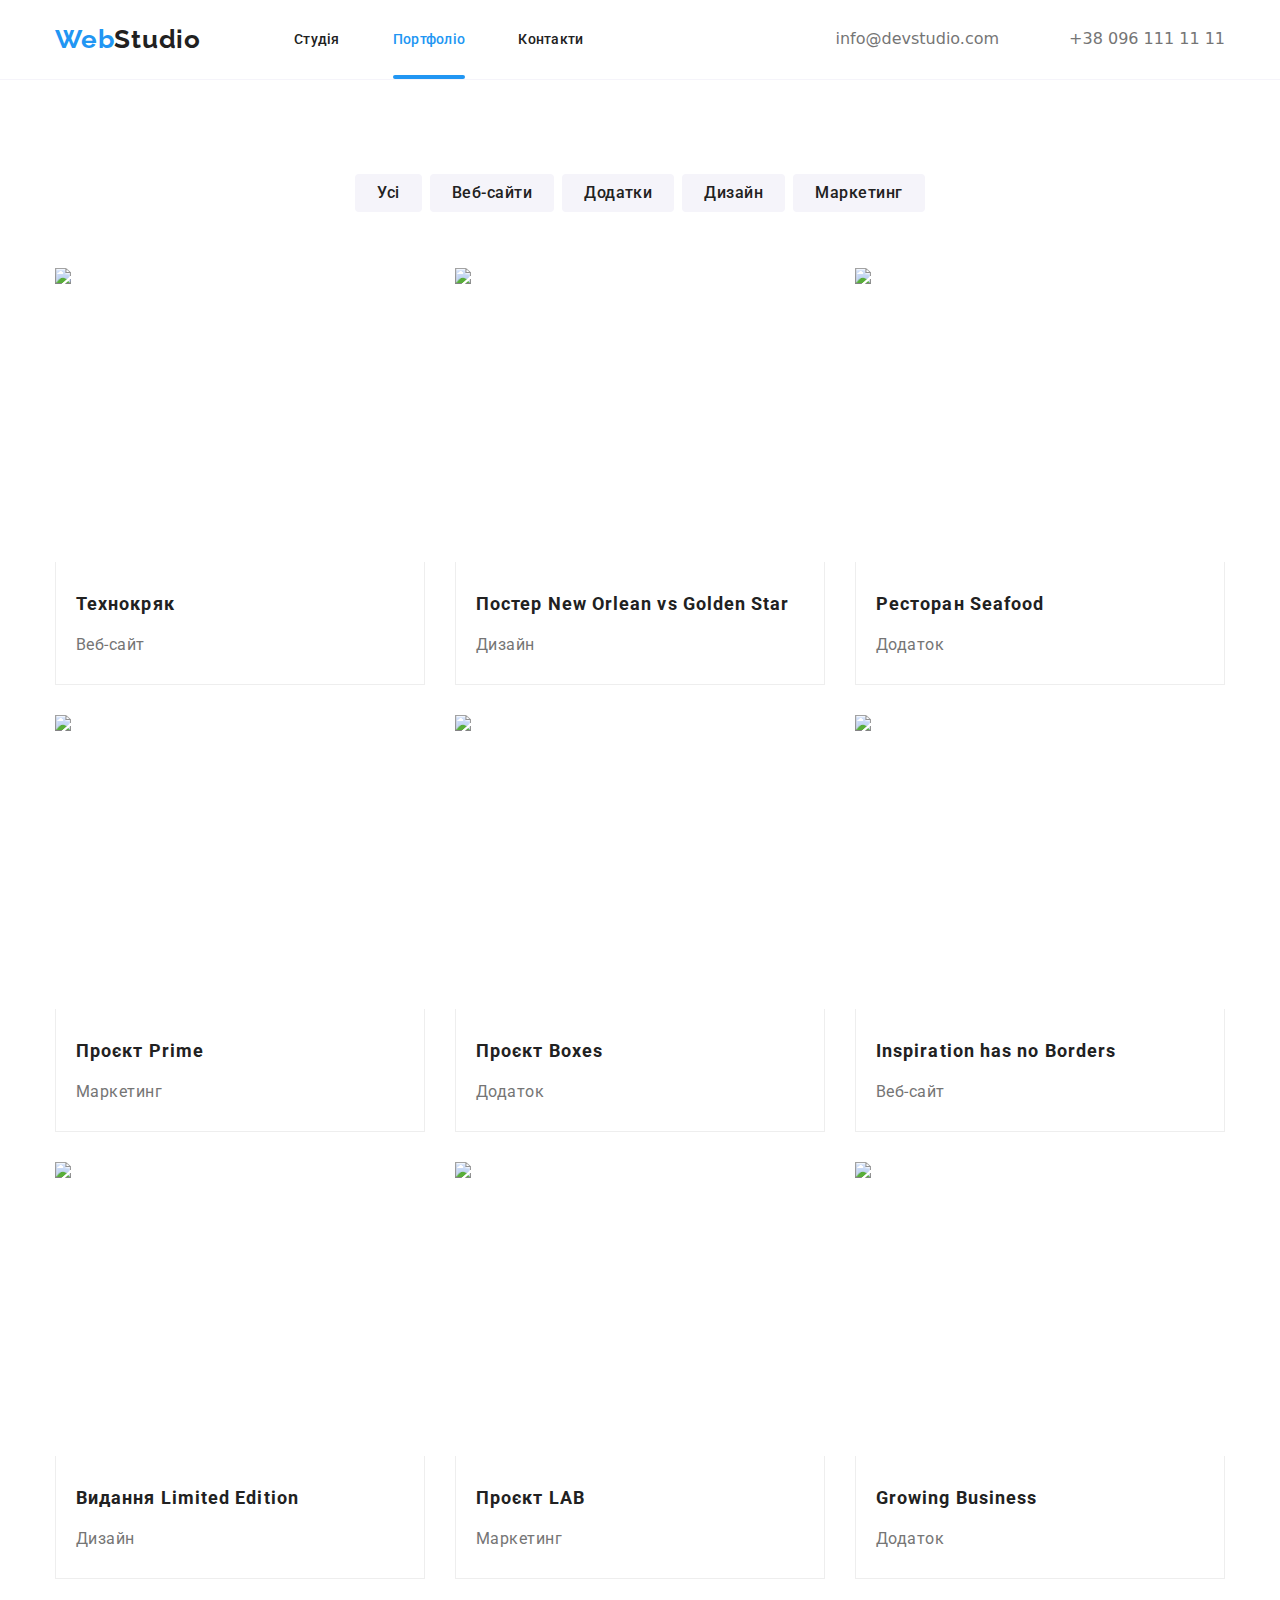
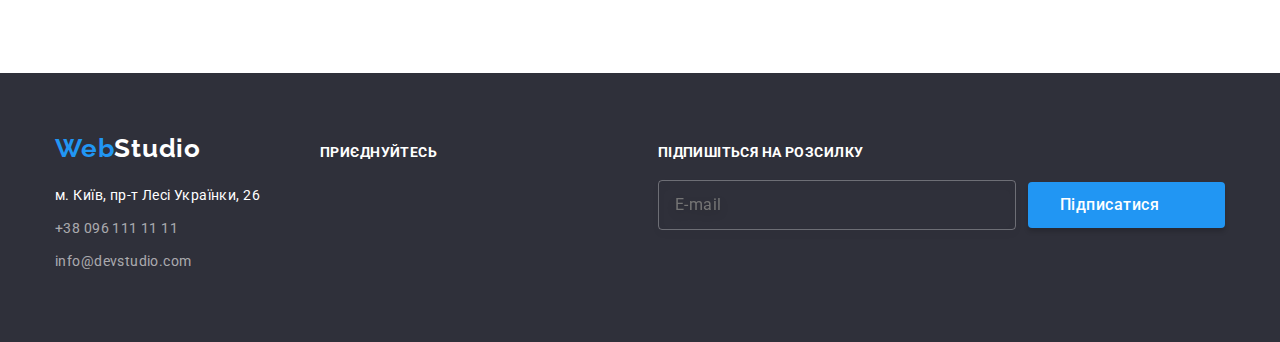
==== commit 1991a6dd: "DZ 5+6" ====
--- a/portfolio.html
+++ b/portfolio.html
@@ -28,7 +28,9 @@
               <a href="./index.html" class="header-btn">Студія</a>
             </li>
             <li class="item">
-              <a href="./portfolio.html" class="header-btn color-action">Портфоліо</a>
+              <a href="./portfolio.html" class="header-btn color-action"
+                >Портфоліо</a
+              >
             </li>
             <li class="item">
               <a href="" class="header-btn">Контакти</a>
@@ -297,15 +299,15 @@
       </section>
     </main>
     <footer class="footer">
-      <div class="footer-column container">
-        <div class="footer-container">
+      <div class="footer__column container">
+        <div class="footer__container">
           <a href="/" class="logo"
             ><span class="logo-blue">Web</span
             ><span class="logo-white">Studio</span></a
           >
           <address>
-            <ul class="footer-address">
-              <li class="footer-nav">
+            <ul class="footer__address">
+              <li class="footer__nav">
                 <a
                   href=""
                   target="_blank"
@@ -314,12 +316,12 @@
                   >м. Київ, пр-т Лесі Українки, 26</a
                 >
               </li>
-              <li class="footer-nav">
+              <li class="footer__nav">
                 <a href="tel:+380961111111" class="address-contact"
                   >+38 096 111 11 11</a
                 >
               </li>
-              <li class="footer-nav">
+              <li class="footer__nav">
                 <a href="mailto:info@devstudio.com" class="address-contact"
                   >info@devstudio.com</a
                 >
@@ -327,32 +329,32 @@
             </ul>
           </address>
         </div>
-        <div class="footer-socials">
-          <p class="footer-socials-title">Приєднуйтесь</p>
-          <ul class="socials-item">
-            <li class="footer-socials-icon">
-              <a href="" class="footer-socials-link">
+        <div class="footer__socials">
+          <p class="footer__title">Приєднуйтесь</p>
+          <ul class="socials footer__socials--indent">
+            <li class="socials__list">
+              <a href="" class="socials__link">
                 <svg width="20" height="20">
                   <use href="./images/symbol-defs.svg#icon-instagram"></use>
                 </svg>
               </a>
             </li>
-            <li class="footer-socials-icon">
-              <a href="" class="footer-socials-link">
+            <li class="socials__list">
+              <a href="" class="socials__link">
                 <svg width="20" height="20">
                   <use href="./images/symbol-defs.svg#icon-twitter"></use>
                 </svg>
               </a>
             </li>
-            <li class="footer-socials-icon">
-              <a href="" class="footer-socials-link">
+            <li class="socials__list">
+              <a href="" class="socials__link">
                 <svg width="20" height="20">
                   <use href="./images/symbol-defs.svg#icon-facebook"></use>
                 </svg>
               </a>
             </li>
-            <li class="footer-socials-icon">
-              <a href="" class="footer-socials-link">
+            <li class="socials__list">
+              <a href="" class="socials__link">
                 <svg width="20" height="20">
                   <use href="./images/symbol-defs.svg#icon-linkedin"></use>
                 </svg>
@@ -360,21 +362,21 @@
             </li>
           </ul>
         </div>
-        <form class="footer-form">
-          <div class="subscription">
-            <p class="subscription-title">Підпишіться на розсилку</p>
-            <div class="subscription-label">
+        <form class="subscription">
+          <div class="subscription__footer">
+            <p class="footer__title">Підпишіться на розсилку</p>
+            <div class="subscription__label">
               <label>
                 <input
-                  class="subscription-input"
+                  class="subscription__input"
                   type="email"
                   name="E-mail"
                   placeholder="E-mail"
                 />
               </label>
-              <button class="subscription-btn">
+              <button class="subscription__btn">
                 Підписатися
-                <svg class="subscription-icon" width="24" height="24">
+                <svg class="subscription__icon" width="24" height="24">
                   <use href="./images/icon.svg#icon-telegram"></use>
                 </svg>
               </button>
--- a/css/styles.css
+++ b/css/styles.css
@@ -1,993 +1,964 @@
-@import url('https://fonts.googleapis.com/css2?family=Raleway:wght@700&family=Roboto:wght@400;500;700;900&display=swap');
+@import url("https://fonts.googleapis.com/css2?family=Raleway:wght@700&family=Roboto:wght@400;500;700;900&display=swap");
 
 :root {
-    --body-color:#212121;
-    --accent-color:#2196F3;
-    --primary-white-color:#FFFFFF;
-    --second-color:#757575;
-    --background-color:#2F303A;
-    --color-contact:rgba(255, 255, 255, 0.6);
-    --button-color:#F5F4FA;
-    --grey-color:#AFB1B8;
-    --socials-bg: rgba(255, 255, 255, 0.1);
-    --bg-glr-text:rgba(47, 48, 58, 0.8);
-    --color-border:rgba(33, 33, 33, 0.2);
-    /* Other */
-    --items: 3;
-    --indent: 30px;
-    --transition: 250ms cubic-bezier(0.4, 0, 0.2, 1);
-}
-body {
-    font-family:Roboto,sans-serif;
-    color:var(--body-color);
-    font-size: 14px;
-    letter-spacing: 0.03em;
-} 
-.container{
-    width: 1200px;
-    padding-left: 15px;
-    padding-right: 15px;
-    margin-left: auto;
-    margin-right: auto;
-    display: flex;
-    flex-direction: column;
-}
- 
-    /* Flex $ Gap  */
+  --body-color: #212121;
+  --accent-color: #2196f3;
+  --primary-white-color: #ffffff;
+  --second-color: #757575;
+  --background-color: #2f303a;
+  --color-contact: rgba(255, 255, 255, 0.6);
+  --button-color: #f5f4fa;
+  --grey-color: #afb1b8;
+  --socials-bg: rgba(255, 255, 255, 0.1);
+  --bg-glr-text: rgba(47, 48, 58, 0.8);
+  --color-border: rgba(33, 33, 33, 0.2);
+  /* Other */
+  --items: 3;
+  --indent: 30px;
+}
+.page {
+  font-family: Roboto, sans-serif;
+  color: var(--body-color);
+  font-size: 14px;
+  letter-spacing: 0.03em;
+}
+.container {
+  width: 1200px;
+  padding-left: 15px;
+  padding-right: 15px;
+  margin-left: auto;
+  margin-right: auto;
+  display: flex;
+  flex-direction: column;
+}
+
+/* Flex $ Gap  */
 .card-set {
-display: flex;
-flex-wrap: wrap;
-gap:var(--indent);
+  display: flex;
+  flex-wrap: wrap;
+  gap: var(--indent);
 }
 .card-set-item {
-    flex-basis: calc(100% - (var(--indent)-1 / var(--indent)) );
+  flex-basis: calc(100% - (var(--indent)-1 / var(--indent)));
 }
 .list {
-    padding: 0;
-    margin: 0;
-    list-style: none;
-  }
-
-             /* Flexbox */
+  padding: 0;
+  margin: 0;
+  list-style: none;
+}
+
+/* Flexbox */
 
 /* reset */
-h1,h2,h3,h4,h5,h6,p {
-    margin: 0;
-}
-img{
-    display: block;
-}
-ul,ol {
-    list-style: none;
-    margin: 0;
-    padding: 0;
+h1,
+h2,
+h3,
+h4,
+h5,
+h6,
+p {
+  margin: 0;
+}
+img {
+  display: block;
+}
+ul,
+ol {
+  list-style: none;
+  margin: 0;
+  padding: 0;
 }
 a {
-    text-decoration: none;
-    color:currentColor;
+  text-decoration: none;
+  color: currentColor;
 }
 button {
-    cursor: pointer;
-    border: none;
+  cursor: pointer;
+  border: none;
 }
 
 .header-nav {
-margin-right: auto;
+  margin-right: auto;
 }
 
 a {
-    text-decoration: none;
+  text-decoration: none;
 }
 ul {
-        list-style: none;
-        padding: 0;
-        margin: 0;
-        display: flex;
-} 
+  list-style: none;
+  padding: 0;
+  margin: 0;
+  display: flex;
+}
 .indent {
-    padding-top: 94px; 
-    padding-bottom: 94px;  
-}
-
-                /* header */
+  padding-top: 94px;
+  padding-bottom: 94px;
+}
+
+/* header */
 .header {
-    height: 80px;
-    display: flex;
-    align-items: center;
-    border-bottom: 1px solid var(--button-color);
-    
-
+  height: 80px;
+  display: flex;
+  align-items: center;
+  border-bottom: 1px solid var(--button-color);
 }
 .header-container {
-    display: flex;
-    flex-direction: row;
-    align-items: center;
-} 
+  display: flex;
+  flex-direction: row;
+  align-items: center;
+}
 .logo {
-    font-family: Raleway;
-    font-style: normal;
-    font-weight: 700;
-    font-size: 26px;
-    line-height:1.19;
-    letter-spacing: 0.03em;
-    color:var(--body-color);
-    
+  font-family: Raleway;
+  font-style: normal;
+  font-weight: 700;
+  font-size: 26px;
+  line-height: 1.19;
+  letter-spacing: 0.03em;
+  color: var(--body-color);
 }
 
 .logo-blue {
-    color:var(--accent-color);
-    font-size: 26px;
-    line-height: 1.19;
-    font-family: Raleway;
-    letter-spacing: 0.03em;
-    
+  color: var(--accent-color);
+  font-size: 26px;
+  line-height: 1.19;
+  font-family: Raleway;
+  letter-spacing: 0.03em;
 }
 .logo-white {
-    color:var(--primary-white-color);
+  color: var(--primary-white-color);
 }
 
 .header-nav {
-    color:var(--body-color);
-    font-family: 'Roboto';
-    font-style: normal;
-    font-weight: 500;
-    font-size: 14px;
-    line-height: 1.14;
-    letter-spacing: 0.02em;
-    list-style: none;
-    padding-left: 93px;
-    
+  color: var(--body-color);
+  font-family: "Roboto";
+  font-style: normal;
+  font-weight: 500;
+  font-size: 14px;
+  line-height: 1.14;
+  letter-spacing: 0.02em;
+  list-style: none;
+  padding-left: 93px;
 }
 
 .header-btn {
-    color:var(--body-color);
-    padding-top: 32px;
-    padding-bottom: 32px;
+  color: var(--body-color);
+  padding-top: 32px;
+  padding-bottom: 32px;
+  transition-duration: 250ms;
+  transition-timing-function: cubic-bezier(0.4, 0, 0.2, 1);
 }
 .header-nav-position .item:not(:first-child) {
-    margin-left: 53px;
+  margin-left: 53px;
 }
 .color-action {
-    color: var(--accent-color);
-    position: relative;
-}
-.header-contact{
-    margin-left: auto;
+  color: var(--accent-color);
+  position: relative;
+}
+.header-contact {
+  margin-left: auto;
 }
 .item .color-action::after {
-    position: absolute;
-    content: "";
-    height: 4px;
-    width: 100%;
-    opacity: 1;
-    border-radius: 2px;
-    background-color: var(--accent-color);
-    bottom: 0;
-    right: 0; 
-}
-
-
-.contact-list{
-    color:var(--second-color);
-    margin-left: 50px;
-    fill: var(--second-color);
-    
-    
-}
-.contact-list:nth-child(1){
-    margin-left: 0px;
+  position: absolute;
+  content: "";
+  height: 4px;
+  width: 100%;
+  opacity: 1;
+  border-radius: 2px;
+  background-color: var(--accent-color);
+  bottom: 0;
+  right: 0;
+}
+
+.contact-list {
+  color: var(--second-color);
+  margin-left: 50px;
+  fill: var(--second-color);
+}
+.contact-list:nth-child(1) {
+  margin-left: 0px;
 }
 .contact-icon {
-    fill: var(--second-color);
-    margin-right: 10px;
-}
-.header-grey{
-    display: flex;
-    align-items: center;
+  fill: var(--second-color);
+  margin-right: 10px;
+  transition-property: fill;
+  transition-duration: 250ms;
+  transition-timing-function: cubic-bezier(0.4, 0, 0.2, 1);
+}
+.header-grey {
+  display: flex;
+  align-items: center;
+  transition-property: color;
+  transition-duration: 250ms;
+  transition-timing-function: cubic-bezier(0.4, 0, 0.2, 1);
 }
 
 .header-grey:hover,
-.header-grey:focus{
-    color:var(--accent-color);
-    fill: var(--accent-color);
-    transition: var(--transition);
+.header-grey:focus {
+  color: var(--accent-color);
+  fill: var(--accent-color);
 }
 .contact-icon:hover,
-.contact-icon:focus
- {
-    fill: var(--accent-color);
-    transition: var(--transition);
+.contact-icon:focus {
+  fill: var(--accent-color);
 }
 .header-grey:hover .contact-icon,
-.header-grey:focus .contact-icon{
-    color:var(--accent-color);
-    fill: var(--accent-color);
-    transition: var(--transition);
-    
-}
-                /* main */
-   
-   .main-bg{
-    max-width: 1600px;
-    background-color: var(--background-color);
-    text-align: center;
-    margin-left: auto;
-    margin-right: auto;
-    padding-top: 200px;
-    padding-bottom: 200px;
-    color: var(--primary-white-color);
+.header-grey:focus .contact-icon {
+  color: var(--accent-color);
+  fill: var(--accent-color);
+}
+/* main */
+
+.main-bg {
+  max-width: 1600px;
+  background-color: var(--background-color);
+  text-align: center;
+  margin-left: auto;
+  margin-right: auto;
+  padding-top: 200px;
+  padding-bottom: 200px;
+  color: var(--primary-white-color);
 }
 .main-title {
-    font-family: 'Roboto';
-    font-style: normal;
-    font-weight: 900;
-    font-size: 44px;
-    line-height: calc(60 / 44);
-    letter-spacing: 0.06em;
-    text-transform: uppercase;
-    color:var(--primary-white-color);
-    max-width: 696px;
-    margin-left: auto;
-    margin-right: auto;
+  font-family: "Roboto";
+  font-style: normal;
+  font-weight: 900;
+  font-size: 44px;
+  line-height: calc(60 / 44);
+  letter-spacing: 0.06em;
+  text-transform: uppercase;
+  color: var(--primary-white-color);
+  max-width: 696px;
+  margin-left: auto;
+  margin-right: auto;
 }
 .box-icon {
-    background-color: var(--button-color);
-    border-radius: 4px;
-    width: 270px;
-    height: 120px;
-    margin-bottom: 30px;
-    
+  background-color: var(--button-color);
+  border-radius: 4px;
+  width: 270px;
+  height: 120px;
+  margin-bottom: 30px;
 }
 .main-btn-nav {
-    display: flex;
-    text-align: center;
-    margin-left: auto;
-    margin-right: auto;
+  display: flex;
+  text-align: center;
+  margin-left: auto;
+  margin-right: auto;
 }
 
 .main-btn-style {
-    font-family: 'Roboto';
-    font-style: normal;
-    font-weight: 500;
-    font-size: 16px;
-    line-height:calc(26 / 16);
-    text-align: center;
-    letter-spacing: 0.03em;
-    color:var(--primary-white-color);
-    border: 0px solid var(--accent-color);
-    background-color: var(--accent-color);
-    border-radius: 4px;
-    padding-top: 10px;
-    padding-left: 32px;
-    padding-right: 32px;
-    padding-bottom: 10px;
-    margin: 30px auto 0px;
-    box-shadow: 0px 4px 4px rgba(0, 0, 0, 0.15);
-    
-   
+  font-family: "Roboto";
+  font-style: normal;
+  font-weight: 500;
+  font-size: 16px;
+  line-height: calc(26 / 16);
+  text-align: center;
+  letter-spacing: 0.03em;
+  color: var(--primary-white-color);
+  border: 0px solid var(--accent-color);
+  background-color: var(--accent-color);
+  border-radius: 4px;
+  padding-top: 10px;
+  padding-left: 32px;
+  padding-right: 32px;
+  padding-bottom: 10px;
+  margin: 30px auto 0px;
+  box-shadow: 0px 4px 4px rgba(0, 0, 0, 0.15);
+  transition-property: background-color, color, border;
+  transition-duration: 250ms;
+  transition-timing-function: cubic-bezier(0.4, 0, 0.2, 1);
 }
 .main-btn-style:hover,
 .main-btn-style:focus {
-    color:var(--primary-white-color);
-    background-color: var(--accent-color);
-    border: 0px solid var(--accent-color);
-    border-radius: 4px;
-    transition: var(--transition);
+  color: var(--primary-white-color);
+  background-color: var(--accent-color);
+  border: 0px solid var(--accent-color);
+  border-radius: 4px;
 }
 .main-portfolio {
-    color:var(--primary-white-color);
-    cursor:pointer;
-    font-weight: 700;
-    font-size: 18px;
-    line-height: 2;
-    font-style:normal;
+  color: var(--primary-white-color);
+  cursor: pointer;
+  font-weight: 700;
+  font-size: 18px;
+  line-height: 2;
+  font-style: normal;
 }
 .main-btn {
-    gap: 8px;
-    margin-bottom: 56px;
-    display: flex;
-    justify-content: center;
-    border: 0px solid var(--button-color);
-    font-family: 'Roboto';
-    font-style: normal;
-    font-weight: 500;
-    font-size: 16px;
-    line-height: 26px;
-    text-align: center;
-    letter-spacing: 0.03em;
-    
+  gap: 8px;
+  margin-bottom: 56px;
+  display: flex;
+  justify-content: center;
+  border: 0px solid var(--button-color);
+  font-family: "Roboto";
+  font-style: normal;
+  font-weight: 500;
+  font-size: 16px;
+  line-height: 26px;
+  text-align: center;
+  letter-spacing: 0.03em;
 }
 .btn-portfolio {
-    font-family: 'Roboto';
-    font-style: normal;
-    font-weight: 500;
-    font-size: 16px;
-    line-height:calc(26 / 16);
-    text-align: center;
-    letter-spacing: 0.03em;
-    color:var(--body-color);
-    border: 0px solid var(--button-color);
-    background-color: var(--button-color);
-    border-radius: 4px;
-    padding: 6px 22px;
-    border-radius: 4px;
+  font-family: "Roboto";
+  font-style: normal;
+  font-weight: 500;
+  font-size: 16px;
+  line-height: calc(26 / 16);
+  text-align: center;
+  letter-spacing: 0.03em;
+  color: var(--body-color);
+  border: 0px solid var(--button-color);
+  background-color: var(--button-color);
+  border-radius: 4px;
+  padding: 6px 22px;
+  border-radius: 4px;
+  transition-property: background-color, color, box-shadow;
+  transition-duration: 250ms;
+  transition-timing-function: cubic-bezier(0.4, 0, 0.2, 1);
 }
 .btn-portfolio:hover,
 .btn-portfolio:focus {
-    background: var(--accent-color);
-    box-shadow: 0px 3px 1px rgba(0, 0, 0, 0.1), 0px 1px 2px rgba(0, 0, 0, 0.08), 0px 2px 2px rgba(0, 0, 0, 0.12);
-    border-radius: 4px;
-    color: var(--primary-white-color);
-    transition: var(--transition);
-}
-                /* section */
+  background: var(--accent-color);
+  box-shadow: 0px 3px 1px rgba(0, 0, 0, 0.1), 0px 1px 2px rgba(0, 0, 0, 0.08),
+    0px 2px 2px rgba(0, 0, 0, 0.12);
+  /* border-radius: 4px; */
+  color: var(--primary-white-color);
+}
+/* section */
 
 .sect-gall-img {
-    background-color: var(--primary-white-color);
-    width: 370px;
-    
+  background-color: var(--primary-white-color);
+  width: 370px;
 }
 .glr-position {
-    position: relative;
-    overflow: hidden;
+  position: relative;
+  overflow: hidden;
 }
 .glr-position-style {
-    display: flex;
-    position: absolute;
-    width: 100%;
-    height: 100%;
-    top: 0;
-    left: 0;
-    opacity: 1;
-    background-color: rgba(33, 150, 243, 0.9);
-    transform: translate(0%,200%);
-    
-}
-.sect-gall-img:hover .glr-position-style {
-    opacity: 1;
-    transform: translate(0);
-    transition: var(--transition);
+  display: flex;
+  position: absolute;
+  width: 100%;
+  height: 100%;
+  top: 0;
+  left: 0;
+  opacity: 1;
+  background-color: rgba(33, 150, 243, 0.9);
+  transform: translate(0%, 200%);
+  transition-duration: 250ms;
+  transition-timing-function: cubic-bezier(0.4, 0, 0.2, 1);
+}
+.sect-gall-link:hover .glr-position-style {
+  opacity: 1;
+  transform: translate(0);
 }
 .glr-position-text {
-    font-family: 'Roboto';
-    font-style: normal;
-    font-weight: 400;
-    font-size: 18px;
-    line-height: calc(28 / 18);
-    letter-spacing: 0.03em;
-    color: var(--primary-white-color);
-    padding: 63px 24px;
-    
+  font-family: "Roboto";
+  font-style: normal;
+  font-weight: 400;
+  font-size: 18px;
+  line-height: calc(28 / 18);
+  letter-spacing: 0.03em;
+  color: var(--primary-white-color);
+  padding: 63px 24px;
 }
 .sect-gall-link {
-display: block;
+  display: block;
+  box-shadow: none;
+  transition-property: box-shadow;
 }
 
 .sect-gall-link:hover,
 .sect-gall-link:focus {
-    transition: var(--transition);
-    box-shadow: 0px 1px 1px rgba(0, 0, 0, 0.12), 0px 4px 4px rgba(0, 0, 0, 0.06), 1px 4px 6px rgba(0, 0, 0, 0.16);
+  box-shadow: 0px 1px 1px rgba(0, 0, 0, 0.12), 0px 4px 4px rgba(0, 0, 0, 0.06),
+    1px 4px 6px rgba(0, 0, 0, 0.16);
 }
 .skills-icon-block {
-    width: 270px;
-    height: 120px;
-    background-color: var(--button-color);
-    margin-bottom: 30px;
-    border-radius: 4px;
-    text-align: center;
-    display: flex;
-    align-items: center;
-    background-position: center;
-    justify-content: center;
+  width: 270px;
+  height: 120px;
+  background-color: var(--button-color);
+  margin-bottom: 30px;
+  border-radius: 4px;
+  text-align: center;
+  display: flex;
+  align-items: center;
+  background-position: center;
+  justify-content: center;
 }
 .skills {
-    display: flex;
-    
+  display: flex;
 }
 .skills-item {
-    margin-right: 30px;
+  margin-right: 30px;
 }
 .item:last-child {
-    margin-right: 0px;
+  margin-right: 0px;
 }
 .section-skills h3 {
-    font-family: 'Roboto';
-    font-style: normal;
-    font-weight: 700;
-    font-size: 14px;
-    line-height: calc(16 / 14);
-    letter-spacing: 0.03em;
-    text-transform: uppercase;
-    color:var(--body-color);
-
+  font-family: "Roboto";
+  font-style: normal;
+  font-weight: 700;
+  font-size: 14px;
+  line-height: calc(16 / 14);
+  letter-spacing: 0.03em;
+  text-transform: uppercase;
+  color: var(--body-color);
 }
 .section-skills p {
-    font-family: 'Roboto';
-    font-style: normal;
-    font-weight: 400;
-    font-size: 14px;
-    line-height: calc(24 / 14);
-    letter-spacing: 0.03em;
-    color:var(--second-color);
+  font-family: "Roboto";
+  font-style: normal;
+  font-weight: 400;
+  font-size: 14px;
+  line-height: calc(24 / 14);
+  letter-spacing: 0.03em;
+  color: var(--second-color);
 }
 .section-skills {
-    padding-top: 94px;
-   
+  padding-top: 94px;
 }
 .skills-title {
-    width: 270px;
-    height: 16px;
-    
+  width: 270px;
+  height: 16px;
 }
 .skills-text {
-    margin-top: 10px;
-    width: 270px;
-    height: 72px;
-       
-}
-.work-gallery{
-    display: flex;
-    flex-direction: column;
-    margin-left: auto;
-    margin-right: auto;
-    
-}
-.gallery-title {
-    font-family: 'Roboto';
-    font-style: normal;
-    font-weight: 700;
-    font-size: 36px;
-    line-height: calc(42 / 36);
-    text-align: center;
-    letter-spacing: 0.03em;
-    color:var(--body-color);
-    margin-left: auto;
-    margin-right: auto;
-    margin-bottom: 50px;
-    
+  margin-top: 10px;
+  width: 270px;
+  height: 72px;
+}
+.work-gallery {
+  display: flex;
+  flex-direction: column;
+  margin-left: auto;
+  margin-right: auto;
 }
 .img-gallery {
-    position: relative;
-    color:var(--primary-white-color);
+  position: relative;
+  color: var(--primary-white-color);
 }
 
 .gallery-text-style {
-    font-family: 'Roboto';
-    font-style: normal;
-    font-weight: 700;
-    font-size: 14px;
-    line-height: calc(16 / 14);
-    text-align: center;
-    letter-spacing: 0.03em;
-    text-transform: uppercase;
-    background-color:var(--bg-glr-text);
-    text-align: center;
-    position: absolute;
-    width: 100%;
-    padding-top: 27px;
-    padding-bottom: 27px;
-    bottom: 0%;
+  font-family: "Roboto";
+  font-style: normal;
+  font-weight: 700;
+  font-size: 14px;
+  line-height: calc(16 / 14);
+  text-align: center;
+  letter-spacing: 0.03em;
+  text-transform: uppercase;
+  background-color: var(--bg-glr-text);
+  text-align: center;
+  position: absolute;
+  width: 100%;
+  padding-top: 27px;
+  padding-bottom: 27px;
+  bottom: 0%;
 }
 .gallery-list {
-    gap: 30px;
-    padding-bottom: 94px;
-    transition: var(--transition);
-}
-            /* Team */
-
-.our-team {
-font-family: 'Roboto';
-font-style: normal;
-font-weight: 700;
-font-size: 36px;
-line-height: calc(42 / 36);
-text-align: center;
-letter-spacing: 0.03em;
-color: var(--body-color);
-margin-left: auto;
-margin-right: auto;
-}
-.team-list {
-    gap: 30px;
-    
-}
-.team-gallery {
-    width: 270px;
-    height: 428px;
-    margin-top: var(--indent);
-    box-shadow: 0px 1px 3px rgba(0, 0, 0, 0.12), 0px 1px 1px rgba(0, 0, 0, 0.14), 0px 2px 1px rgba(0, 0, 0, 0.2);
-    border-radius: 0px 0px 4px 4px;
-    background-color: var(--primary-white-color);
-}
-.team-name {
-margin-top: var(--indent);
-
-}
-.team-prof{
-margin-top: 10px;
-
-}
-
-.socials-item {
- display: flex;
- justify-content: center;
- gap: 10px;
-}
-
-.socials-icon {
-    width: 44px;
-    height: 44px;
-    margin-top: 16px;
-}
-.socials-link {
-    display: flex;
-    flex-direction: column;
-    align-items: center;
-    justify-content: center;
-    width: 44px;
-    height: 44px;
-    fill: var(--grey-color);
-    border-radius: 50%;
-}
-.socials-link:hover,
-.socials-link:focus {
-    fill:var(--primary-white-color);
-    background-color:var(--accent-color);
-    transition: var(--transition);
-}
-
-
-.section-team {
-    font-family: 'Roboto';
-    font-style: normal;
-    font-weight: 700;
-    font-size: 36px;
-    line-height: calc(42 / 36);
-    text-align: center;
-    letter-spacing: 0.03em;
-    color:var(--body-color); 
-    background-color: var(--button-color);
-    padding-bottom: 94px;
-    
-}
-.section-team h3{
-    font-family: 'Roboto';
-    font-style: normal;
-    font-weight: 500;
-    font-size: 16px;
-    line-height: calc(19 / 16);
-    text-align: center;
-    letter-spacing: 0.03em;
-    color:var(--body-color);
-}
-.section-team p{
-    font-family: 'Roboto';
-    font-style: normal;
-    font-weight: 400;
-    font-size: 16px;
-    line-height: calc(19 / 16);
-    text-align: center;
-    letter-spacing: 0.03em;
-    color:var(--second-color);
-
-}
-
- .sect-gall-img .section-title{
-    color:var(--body-color);
-    font-family: 'Roboto';
-    font-style: normal;
-    font-weight: 700;
-    font-size: 18px;
-    line-height: 2;
-    letter-spacing: 0.06em;
-    text-align: left;
-    margin-bottom: 4px;
-   
+  gap: 30px;
+  padding-bottom: 94px;
+  transition-duration: 250ms;
+  transition-timing-function: cubic-bezier(0.4, 0, 0.2, 1);
+}
+/* Team */
+
+.title-section {
+  font-family: "Roboto";
+  font-style: normal;
+  font-weight: 700;
+  font-size: 36px;
+  line-height: calc(42 / 36);
+  text-align: center;
+  letter-spacing: 0.03em;
+  color: var(--body-color);
+  margin-left: auto;
+  margin-right: auto;
+  margin-bottom: 50px;
+}
+
+.team__list {
+  gap: 30px;
+}
+.team__gallery {
+  width: 270px;
+  height: 428px;
+  margin-top: var(--indent);
+  box-shadow: 0px 1px 3px rgba(0, 0, 0, 0.12), 0px 1px 1px rgba(0, 0, 0, 0.14),
+    0px 2px 1px rgba(0, 0, 0, 0.2);
+  border-radius: 0px 0px 4px 4px;
+  background-color: var(--primary-white-color);
+}
+.team__name {
+  margin-top: var(--indent);
+}
+
+.team__vocation {
+  margin-top: 10px;
+}
+
+.socials {
+  display: flex;
+  justify-content: center;
+  gap: 10px;
+}
+
+.socials__list {
+  width: 44px;
+  height: 44px;
+}
+.team__link--indent {
+  margin-top: 16px;
+}
+.socials__link {
+  display: flex;
+  flex-direction: column;
+  align-items: center;
+  justify-content: center;
+  width: 44px;
+  height: 44px;
+  fill: var(--grey-color);
+  border-radius: 50%;
+  transition-property: background-color, fill;
+  transition-duration: 250ms;
+  transition-timing-function: cubic-bezier(0.4, 0, 0.2, 1);
+}
+.socials__link:hover,
+.socials__link:focus {
+  fill: var(--primary-white-color);
+  background-color: var(--accent-color);
+}
+
+.team {
+  font-family: "Roboto";
+  font-style: normal;
+  font-weight: 700;
+  font-size: 36px;
+  line-height: calc(42 / 36);
+  text-align: center;
+  letter-spacing: 0.03em;
+  color: var(--body-color);
+  background-color: var(--button-color);
+  padding-bottom: 94px;
+}
+.team h3 {
+  font-family: "Roboto";
+  font-style: normal;
+  font-weight: 500;
+  font-size: 16px;
+  line-height: calc(19 / 16);
+  text-align: center;
+  letter-spacing: 0.03em;
+  color: var(--body-color);
+}
+.team p {
+  font-family: "Roboto";
+  font-style: normal;
+  font-weight: 400;
+  font-size: 16px;
+  line-height: calc(19 / 16);
+  text-align: center;
+  letter-spacing: 0.03em;
+  color: var(--second-color);
+}
+
+.sect-gall-img .section-title {
+  color: var(--body-color);
+  font-family: "Roboto";
+  font-style: normal;
+  font-weight: 700;
+  font-size: 18px;
+  line-height: 2;
+  letter-spacing: 0.06em;
+  text-align: left;
+  margin-bottom: 4px;
 }
 .img-info {
-    padding: 24px 20px;
-    border: 1px solid #EEEEEE;
-    border-top: 0;
-}
-.section-text{
-    color:var(--second-color);
-    font-family: 'Roboto';
-    font-style: normal;
-    font-weight: 400;
-    font-size: 16px;
-    line-height: 1.87;
-    letter-spacing: 0.03em;
-    text-align: left;
-    padding-top: 4px;
-}
-.clients-section {
-    margin-top: 50px;
-    gap: 30px;
-}
-.clients-section-block {
-    width: 170px;
-    height: 92px;
-    border-radius: 4px;
-    text-align: center;
-    display: flex;
-    align-items: center;
-    background-position: center;
-    justify-content: center;
-    border: 1px solid var(--grey-color);
-    border-radius: 4px;
-    fill: var(--grey-color);
-}
-.clients-section-block:hover,
-.clients-section-block:focus {
-    fill: var(--accent-color);
-    border: 1px solid var(--accent-color);
-    transition: var(--transition);
-
-}
-
-                /* footer */
+  padding: 24px 20px;
+  border: 1px solid #eeeeee;
+  border-top: 0;
+}
+.section-text {
+  color: var(--second-color);
+  font-family: "Roboto";
+  font-style: normal;
+  font-weight: 400;
+  font-size: 16px;
+  line-height: 1.87;
+  letter-spacing: 0.03em;
+  text-align: left;
+  padding-top: 4px;
+}
+.clients__list {
+  margin-top: 50px;
+  gap: 30px;
+}
+.clients__block {
+  width: 170px;
+  height: 92px;
+  text-align: center;
+  display: flex;
+  align-items: center;
+  background-position: center;
+  justify-content: center;
+  border: 1px solid var(--grey-color);
+  border-radius: 4px;
+  transition-property: border;
+  transition-duration: 250ms;
+  transition-timing-function: cubic-bezier(0.4, 0, 0.2, 1);
+}
+
+.clients__block:hover,
+.clients__block:focus {
+  border: 1px solid var(--accent-color);
+}
+.clients__icon {
+  fill: var(--grey-color);
+  transition-property: fill;
+  transition-duration: 250ms;
+  transition-timing-function: cubic-bezier(0.4, 0, 0.2, 1);
+}
+.clients__block:hover .clients__icon,
+.clients__block:focus .clients__icon {
+  fill: var(--accent-color);
+}
+
+/* footer */
 
 .footer {
-    font-style:normal;
-    background-color: var(--background-color);
-    color:var(--body-color);
-    padding: 60px 0px;
-    
-}
- 
-.footer-container {
-    display: flex;
-    flex-direction: column;
-    align-items: flex-start;
-    justify-content:flex-start;
-}
- .footer-address {
-    display: flex;
-    flex-direction: column;
-    align-items: flex-start;
-    margin-top: 20px;
-
+  font-style: normal;
+  background-color: var(--background-color);
+  color: var(--body-color);
+  padding: 60px 0px;
+}
+
+.footer__container {
+  display: flex;
+  flex-direction: column;
+  align-items: flex-start;
+  justify-content: flex-start;
+}
+.footer__address {
+  display: flex;
+  flex-direction: column;
+  align-items: flex-start;
+  margin-top: 20px;
 }
 .address-map {
-    color:var(--primary-white-color);
-    font-family: 'Roboto';
-    font-style: normal;
-    font-weight: 400;
-    font-size: 14px;
-    width: 231px;
-    height: 21px;
-    line-height: 1.71;
-    letter-spacing: 0.03em;
-   
+  color: var(--primary-white-color);
+  font-family: "Roboto";
+  font-style: normal;
+  font-weight: 400;
+  font-size: 14px;
+  width: 231px;
+  height: 21px;
+  line-height: 1.71;
+  letter-spacing: 0.03em;
 }
 .address-contact {
-    
-    color: var(--color-contact);
-    font-family: 'Roboto';
-    font-style: normal;
-    font-weight: 400;
-    font-size: 14px;
-    width: 231px;
-    height: 21px;
-    line-height: 1.71;
-    letter-spacing: 0.03em;
-   }
-.footer-nav {
-   margin-bottom: 9px;
-}
-.footer-socials-title {
-    font-family: 'Roboto';
-    font-style: normal;
-    font-weight: 700;
-    font-size: 14px;
-    line-height: 16px;
-    letter-spacing: 0.03em;
-    text-transform: uppercase;
-    color: var(--primary-white-color);
-}
-.footer-column {
-    display: flex;
-    align-items: baseline;
-    flex-direction: row;
-}
-.footer-socials {
-    margin-left: 60px;
-}
-.footer-socials-icon {
-    width: 44px;
-    height: 44px;
-    margin-top: 20px;
-}
-.footer-socials-link {
-    display: flex;
-    flex-direction: column;
-    align-items: center;
-    justify-content: center;
-    width: 44px;
-    height: 44px;
-    fill: var(--primary-white-color);
-    background-color: var(--socials-bg);
-    border-radius: 50%;
-}
-.footer-socials-link:hover,
-.footer-socials-link:focus {
-    fill:var(--primary-white-color);
-    background-color:var(--accent-color);
-    transition: var(--transition);
-}
+  color: var(--color-contact);
+  font-family: "Roboto";
+  font-style: normal;
+  font-weight: 400;
+  font-size: 14px;
+  width: 231px;
+  height: 21px;
+  line-height: 1.71;
+  letter-spacing: 0.03em;
+}
+.footer__nav {
+  margin-bottom: 9px;
+}
+.footer__title {
+  font-family: "Roboto";
+  font-style: normal;
+  font-weight: 700;
+  font-size: 14px;
+  line-height: calc(16 / 14);
+  letter-spacing: 0.03em;
+  text-transform: uppercase;
+  color: var(--primary-white-color);
+}
+.footer__column {
+  display: flex;
+  align-items: baseline;
+  flex-direction: row;
+}
+.footer__socials {
+  margin-left: 60px;
+}
+.footer__socials--indent {
+  margin-top: 20px;
+}
+
+.subscription__footer {
+  margin-left: 105px;
+}
+
 .subscription {
-    margin-left: 105px;
-    /* margin-top: 72px; */
-}
-.subscription-title {
-    font-family: 'Roboto';
-    font-style: normal;
-    font-weight: 700;
-    font-size: 14px;
-    line-height: 16px;
-    letter-spacing: 0.03em;
-    text-transform: uppercase;
-    color: var(--primary-white-color);
-}
-.footer-form {
-    display: flex;
-    margin-left: auto;
-}
-.subscription-input {
-    display: flex;
-    flex-direction:row;
-    font-family: 'Roboto';
-    font-style: normal;
-    font-weight: 400;
-    font-size: 16px;
-    line-height: 20px;
-    align-items: center;
-    letter-spacing: 0.03em;
-    color: var(--color-contact);
-    background-color: transparent;
-    font-family: none;
-    width: 358px;
-    height: 50px;
-    border: 1px solid rgba(255, 255, 255, 0.3);
-    filter: drop-shadow(0px 4px 4px rgba(0, 0, 0, 0.15));
-    border-radius: 4px;
-    padding-left: 16px;
-    padding-top: 15px;
-    padding-bottom: 15px;
-}
-.subscription-btn {
-    display: flex;
-    font-family: 'Roboto';
-    font-style: normal;
-    font-weight: 500;
-    font-size: 16px;
-    line-height:calc(26 / 16);
-    text-align: center;
-    letter-spacing: 0.03em;
-    color:var(--primary-white-color);
-    border: 0px solid var(--accent-color);
-    background-color: var(--accent-color);
-    border-radius: 4px;
-    padding-top: 10px;
-    padding-left: 32px;
-    padding-right: 32px;
-    padding-bottom: 10px;
-    margin-left: 12px;
-    box-shadow: 0px 4px 4px rgba(0, 0, 0, 0.15);
-}
-.subscription-icon {
-    display: flex;
-    margin-left: 10px;
-    fill: var(--primary-white-color);
-}
-.subscription-label {
-    display: flex;
-    align-items: center;
-    margin-top: 20px;
-    
+  display: flex;
+  margin-left: auto;
+}
+.subscription__input {
+  display: flex;
+  font-family: "Roboto";
+  font-style: normal;
+  font-weight: 400;
+  font-size: 16px;
+  line-height: calc(20 / 16);
+  align-items: center;
+  letter-spacing: 0.03em;
+  color: var(--primary-white-color);
+  background-color: transparent;
+  width: 358px;
+  height: 50px;
+  border: 1px solid rgba(255, 255, 255, 0.3);
+  filter: drop-shadow(0px 4px 4px rgba(0, 0, 0, 0.15));
+  border-radius: 4px;
+  padding-left: 16px;
+  padding-top: 15px;
+  padding-bottom: 15px;
+}
+.subscription__btn {
+  display: flex;
+  font-family: "Roboto";
+  font-style: normal;
+  font-weight: 500;
+  font-size: 16px;
+  line-height: calc(26 / 16);
+  text-align: center;
+  letter-spacing: 0.03em;
+  color: var(--primary-white-color);
+  border: 0px solid var(--accent-color);
+  background-color: var(--accent-color);
+  border-radius: 4px;
+  padding-top: 10px;
+  padding-left: 32px;
+  padding-right: 32px;
+  padding-bottom: 10px;
+  margin-left: 12px;
+  box-shadow: 0px 4px 4px rgba(0, 0, 0, 0.15);
+}
+.subscription__icon {
+  display: flex;
+  margin-left: 10px;
+  fill: var(--primary-white-color);
+}
+.subscription__label {
+  display: flex;
+  align-items: center;
+  margin-top: 20px;
 }
 .backdrop {
-    position: fixed;
-    display: flex;
-    align-items: center;
-    top: 0;
-    left: 0;
-    width: 100%;
-    height: 100%;
-    background: rgba(0, 0, 0, 0.2);
+  position: fixed;
+  display: flex;
+  align-items: center;
+  top: 0;
+  left: 0;
+  width: 100%;
+  height: 100%;
+  background: rgba(0, 0, 0, 0.2);
 }
 .backdrop.is-hidden {
-    opacity: 1;
-    pointer-events: none;
-}
-.is-hidden {
-    display: none;
-}
+  opacity: 1;
+  pointer-events: none;
+}
+.backdrop {
+  position: fixed;
+  display: flex;
+  align-items: center;
+  top: 0;
+  left: 0;
+  width: 100%;
+  height: 100%;
+  background: rgba(0, 0, 0, 0.2);
+  opacity: 1;
+  transition-property: opacity;
+  transition-duration: 250ms;
+  transition-timing-function: cubic-bezier(0.4, 0, 0.2, 1);
+}
+.backdrop.is-hidden {
+  opacity: 0;
+  pointer-events: none;
+  transition-property: opacity;
+  transition-duration: 250ms;
+  transition-timing-function: cubic-bezier(0.4, 0, 0.2, 1);
+}
+
 .modal {
-    display: flex;
-    flex-direction: column;
-    align-items: center;
-    position: absolute;
-    top: 50%;
-    left: 50%;
-    transform: translate(-50%, -50%);
-    min-width: 528px;
-    min-height: 581px;
-    box-shadow: 0px 1px 3px rgba(0, 0, 0, 0.12), 0px 1px 1px rgba(0, 0, 0, 0.14), 0px 2px 1px rgba(0, 0, 0, 0.2);
-    border-radius: 4px;
-    background-color: var(--primary-white-color);
-    padding: 40px;
-    transition: transform 250ms;
-    
+  display: flex;
+  flex-direction: column;
+  align-items: center;
+  position: absolute;
+  top: 50%;
+  left: 50%;
+  transform: translate(-50%, -50%) scale(1);
+  box-shadow: 0px 1px 3px rgba(0, 0, 0, 0.12), 0px 1px 1px rgba(0, 0, 0, 0.14),
+    0px 2px 1px rgba(0, 0, 0, 0.2);
+  border-radius: 4px;
+  background-color: var(--primary-white-color);
+  padding: 40px;
+  transition-property: transform;
+  transition-duration: 250ms;
+  transition-timing-function: cubic-bezier(0.4, 0, 0.2, 1);
 }
 .backdrop.is-hidden .modal {
-    transform: translate(-50%, -50%) scale(0);
-  }
+  transform: translate(-50%, -50%) scale(0);
+}
 .modal-position-close {
-    position: absolute;
-    top: 8px;
-    right: 8px;
-    background-color:var(--primary-white-color);
-    border: 1px solid rgba(0, 0, 0, 0.1);
-    border-radius: 50%;
-    width: 30px;
-    height: 30px;
-    transition-property: fill;
-    transition-duration: 250ms;
-    transition-timing-function: cubic-bezier(0.4, 0, 0.2, 1);
+  position: absolute;
+  top: 8px;
+  right: 8px;
+  background-color: var(--primary-white-color);
+  border: 1px solid rgba(0, 0, 0, 0.1);
+  border-radius: 50%;
+  width: 30px;
+  height: 30px;
+  transition-property: fill;
+  transition-duration: 250ms;
+  transition-timing-function: cubic-bezier(0.4, 0, 0.2, 1);
 }
 .modal-position-close:hover,
 .modal-position-close:focus {
-    fill: var(--accent-color);
+  fill: var(--accent-color);
 }
 
 .modal-title {
-    display: flex;
-    justify-content: center;
-    font-family: 'Roboto';
-    font-style: normal;
-    font-weight: 700;
-    font-size: 20px;
-    line-height: 23px;
-    text-align: center;
-    letter-spacing: 0.03em;
-    color: var(--body-color);
-    margin-bottom: 12px;
+  display: flex;
+  justify-content: center;
+  font-family: "Roboto";
+  font-style: normal;
+  font-weight: 700;
+  font-size: 20px;
+  line-height: 23px;
+  text-align: center;
+  letter-spacing: 0.03em;
+  color: var(--body-color);
+  margin-bottom: 12px;
 }
 .name-form {
-    font-family: 'Roboto';
-    font-style: normal;
-    font-weight: 400;
-    font-size: 12px;
-    line-height: calc(14 / 12);
-    letter-spacing: 0.01em;
-    color: var(--second-color);
-    margin-bottom: 4px;
-    
+  font-family: "Roboto";
+  font-style: normal;
+  font-weight: 400;
+  font-size: 12px;
+  line-height: calc(14 / 12);
+  letter-spacing: 0.01em;
+  color: var(--second-color);
+  margin-bottom: 4px;
 }
 .modal-item-style {
-    position: relative;
+  position: relative;
 }
 .modal-item-form {
-    margin-bottom: 10px;
+  margin-bottom: 10px;
 }
 .svg-form {
-    position: absolute;
-    left: 15px;
-    top: 50%;
-    transform: translateY(-50%);
-    
+  position: absolute;
+  left: 15px;
+  top: 50%;
+  transform: translateY(-50%);
 }
 
 .input-line {
-   
-    box-sizing: border-box;
-    width: 448px;
-    height: 40px;
-    border: 1px solid var(--color-border);
-    border-radius: 4px;
-    outline: none;
-    padding-left: 42px;
+  box-sizing: border-box;
+  width: 448px;
+  height: 40px;
+  border: 1px solid var(--color-border);
+  border-radius: 4px;
+  outline: none;
+  padding-left: 42px;
 }
 .input-line:focus-within {
-    border-color: var(--accent-color);
-    
-}
-
+  border-color: var(--accent-color);
+}
+.input-line:focus-within + svg {
+  fill: var(--accent-color);
+}
 .feedback-form {
-    display: flex;
-    width: 448px;
-    height: 100%;
-    font-weight: 400;
-    font-size: 14px;
-    line-height: calc(14 / 12);
-    letter-spacing: 0.01em;
-    color: rgba(117, 117, 117, 0.5);
-    margin-bottom: 20px;
-    outline: none;
-    border: 1px solid var(--color-border);
-    border-radius: 4px;
-    padding: 12px 16px;
-    resize: none;
-    
+  display: flex;
+  width: 448px;
+  height: 100%;
+  font-weight: 400;
+  font-size: 12px;
+  line-height: calc(14 / 12);
+  letter-spacing: 0.01em;
+  color: rgba(117, 117, 117, 0.5);
+  margin-bottom: 20px;
+  outline: none;
+  border: 1px solid var(--color-border);
+  border-radius: 4px;
+  padding: 12px 16px;
+  resize: none;
 }
 .feedback-form:focus-within {
-    border-color: var(--accent-color);
-    
-
+  border-color: var(--accent-color);
 }
 .modal-item {
-    display: flex;
-    flex-direction: column;
+  display: flex;
+  flex-direction: column;
 }
 
 .name-position {
-    display: flex;
-    margin-bottom: 4px;
+  display: flex;
+  margin-bottom: 4px;
 }
 .btn-modal {
-    width: 200px;
-    height: 50px;
-    background: var(--accent-color);
-    box-shadow: 0px 4px 4px rgba(0, 0, 0, 0.15);
-    border-radius: 4px;
-    font-family: 'Roboto';
-    font-style: normal;
-    font-weight: 700;
-    font-size: 16px;
-    line-height: 30px;
-    display: flex;
-    align-items: center;
-    text-align: center;
-    letter-spacing: 0.06em;
-    color: var(--primary-white-color);
-    margin-top: 30px;
-    justify-content: center;
-    margin-left: auto;
-    margin-right: auto;
-    transition: var(--transition);
+  width: 200px;
+  height: 50px;
+  background: var(--accent-color);
+  box-shadow: 0px 4px 4px rgba(0, 0, 0, 0.15);
+  border-radius: 4px;
+  font-family: "Roboto";
+  font-style: normal;
+  font-weight: 700;
+  font-size: 16px;
+  line-height: 30px;
+  display: flex;
+  align-items: center;
+  text-align: center;
+  letter-spacing: 0.06em;
+  color: var(--primary-white-color);
+  margin-top: 30px;
+  justify-content: center;
+  margin-left: auto;
+  margin-right: auto;
+  transition-duration: 250ms;
+  transition-timing-function: cubic-bezier(0.4, 0, 0.2, 1);
 }
 .link-conditions {
-    color: var(--accent-color);
-    margin-left: 4px;
+  color: var(--accent-color);
+  margin-left: 4px;
 }
 .checkbox {
-    display: flex;
-    align-items: center;
-    padding-left: 27px;
-    position: relative;
+  display: flex;
+  align-items: center;
+  padding-left: 27px;
+  position: relative;
 }
 .checkbox-label {
-    margin-left: -15px;
+  margin-left: -15px;
 }
 .modal-checkbox {
-    appearance: none;
-    
+  appearance: none;
 }
 .feedback-icon {
-    position: absolute;
-    display: inline-block;
-    width: 16px;
-    height: 15px;
-    background-color: var(--primary-white-color);
-    border: 2px solid var(--body-color);
-    border-radius: 2px;
+  position: absolute;
+  display: inline-block;
+  width: 16px;
+  height: 15px;
+  background-color: var(--primary-white-color);
+  border: 2px solid var(--body-color);
+  border-radius: 2px;
 }
 .feedback-rules {
-    margin-left: 23px;
-    color: var(--second-color);
-}
-.modal-checkbox:checked + .feedback-icon   {
-    background-color: var(--accent-color);
-    background-size: contain;
-    background-repeat: no-repeat;
-    background-position: center;
-    background-origin: border-box;
-    background-image: url("data:image/svg+xml,%3Csvg xmlns='http://www.w3.org/2000/svg' width='24' height='24' viewBox='0 0 24 24' fill='none' stroke='white' stroke-width='2' stroke-linecap='round' stroke-linejoin='round' class='feather feather-check'%3E%3Cpolyline points='20 6 9 17 4 12'%3E%3C/polyline%3E%3C/svg%3E");
-    border: 0.2px solid var(--accent-color);
-    
+  margin-left: 23px;
+  color: var(--second-color);
+}
+.modal-checkbox:checked + .feedback-icon {
+  background-color: var(--accent-color);
+  background-size: contain;
+  background-repeat: no-repeat;
+  background-position: center;
+  background-origin: border-box;
+  background-image: url("data:image/svg+xml,%3Csvg xmlns='http://www.w3.org/2000/svg' width='24' height='24' viewBox='0 0 24 24' fill='none' stroke='white' stroke-width='2' stroke-linecap='round' stroke-linejoin='round' class='feather feather-check'%3E%3Cpolyline points='20 6 9 17 4 12'%3E%3C/polyline%3E%3C/svg%3E");
+  border: 0.2px solid var(--accent-color);
 }
 .btn-modal:hover,
 .btn-modal:focus {
-    background-color: #188CE8;
-}+  background-color: #188ce8;
+}
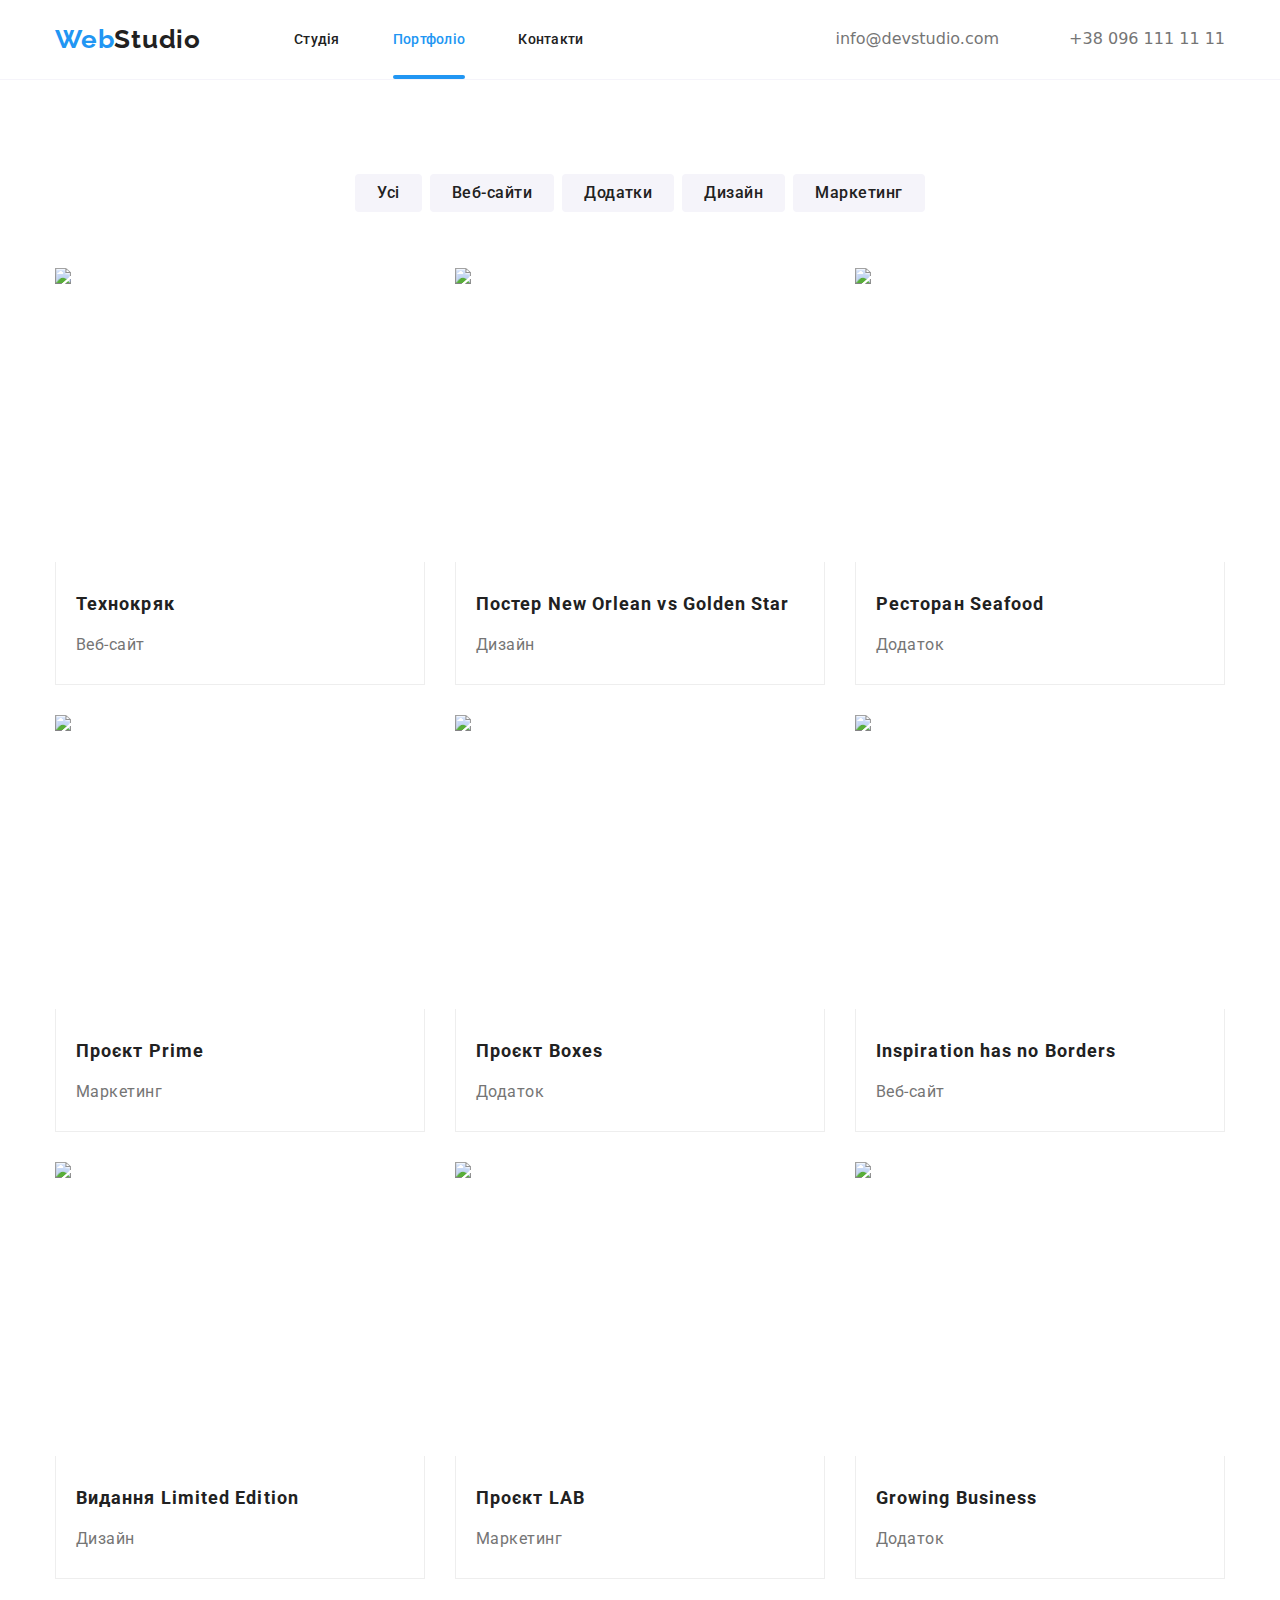
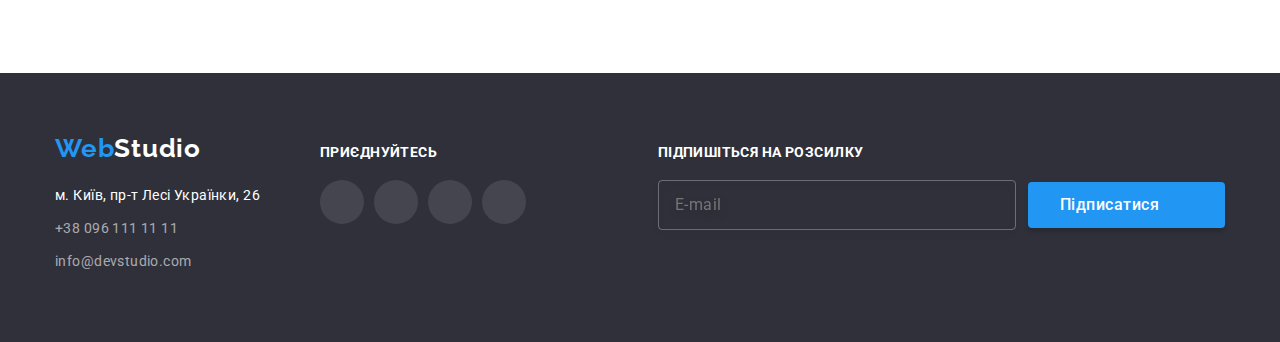
==== commit 6d7dcda3: "update DZ 5 fix footer" ====
--- a/portfolio.html
+++ b/portfolio.html
@@ -333,28 +333,28 @@
           <p class="footer__title">Приєднуйтесь</p>
           <ul class="socials footer__socials--indent">
             <li class="socials__list">
-              <a href="" class="socials__link">
+              <a href="" class="footer__socials--styles socials__link">
                 <svg width="20" height="20">
                   <use href="./images/symbol-defs.svg#icon-instagram"></use>
                 </svg>
               </a>
             </li>
             <li class="socials__list">
-              <a href="" class="socials__link">
+              <a href="" class="footer__socials--styles socials__link">
                 <svg width="20" height="20">
                   <use href="./images/symbol-defs.svg#icon-twitter"></use>
                 </svg>
               </a>
             </li>
             <li class="socials__list">
-              <a href="" class="socials__link">
+              <a href="" class="footer__socials--styles socials__link">
                 <svg width="20" height="20">
                   <use href="./images/symbol-defs.svg#icon-facebook"></use>
                 </svg>
               </a>
             </li>
             <li class="socials__list">
-              <a href="" class="socials__link">
+              <a href="" class="footer__socials--styles socials__link">
                 <svg width="20" height="20">
                   <use href="./images/symbol-defs.svg#icon-linkedin"></use>
                 </svg>
--- a/css/styles.css
+++ b/css/styles.css
@@ -685,6 +685,11 @@
 .footer__socials--indent {
   margin-top: 20px;
 }
+.footer__socials--styles {
+  background-color: var(--socials-bg);
+  border-radius: 50%;
+  fill: var(--primary-white-color);
+}
 
 .subscription__footer {
   margin-left: 105px;
